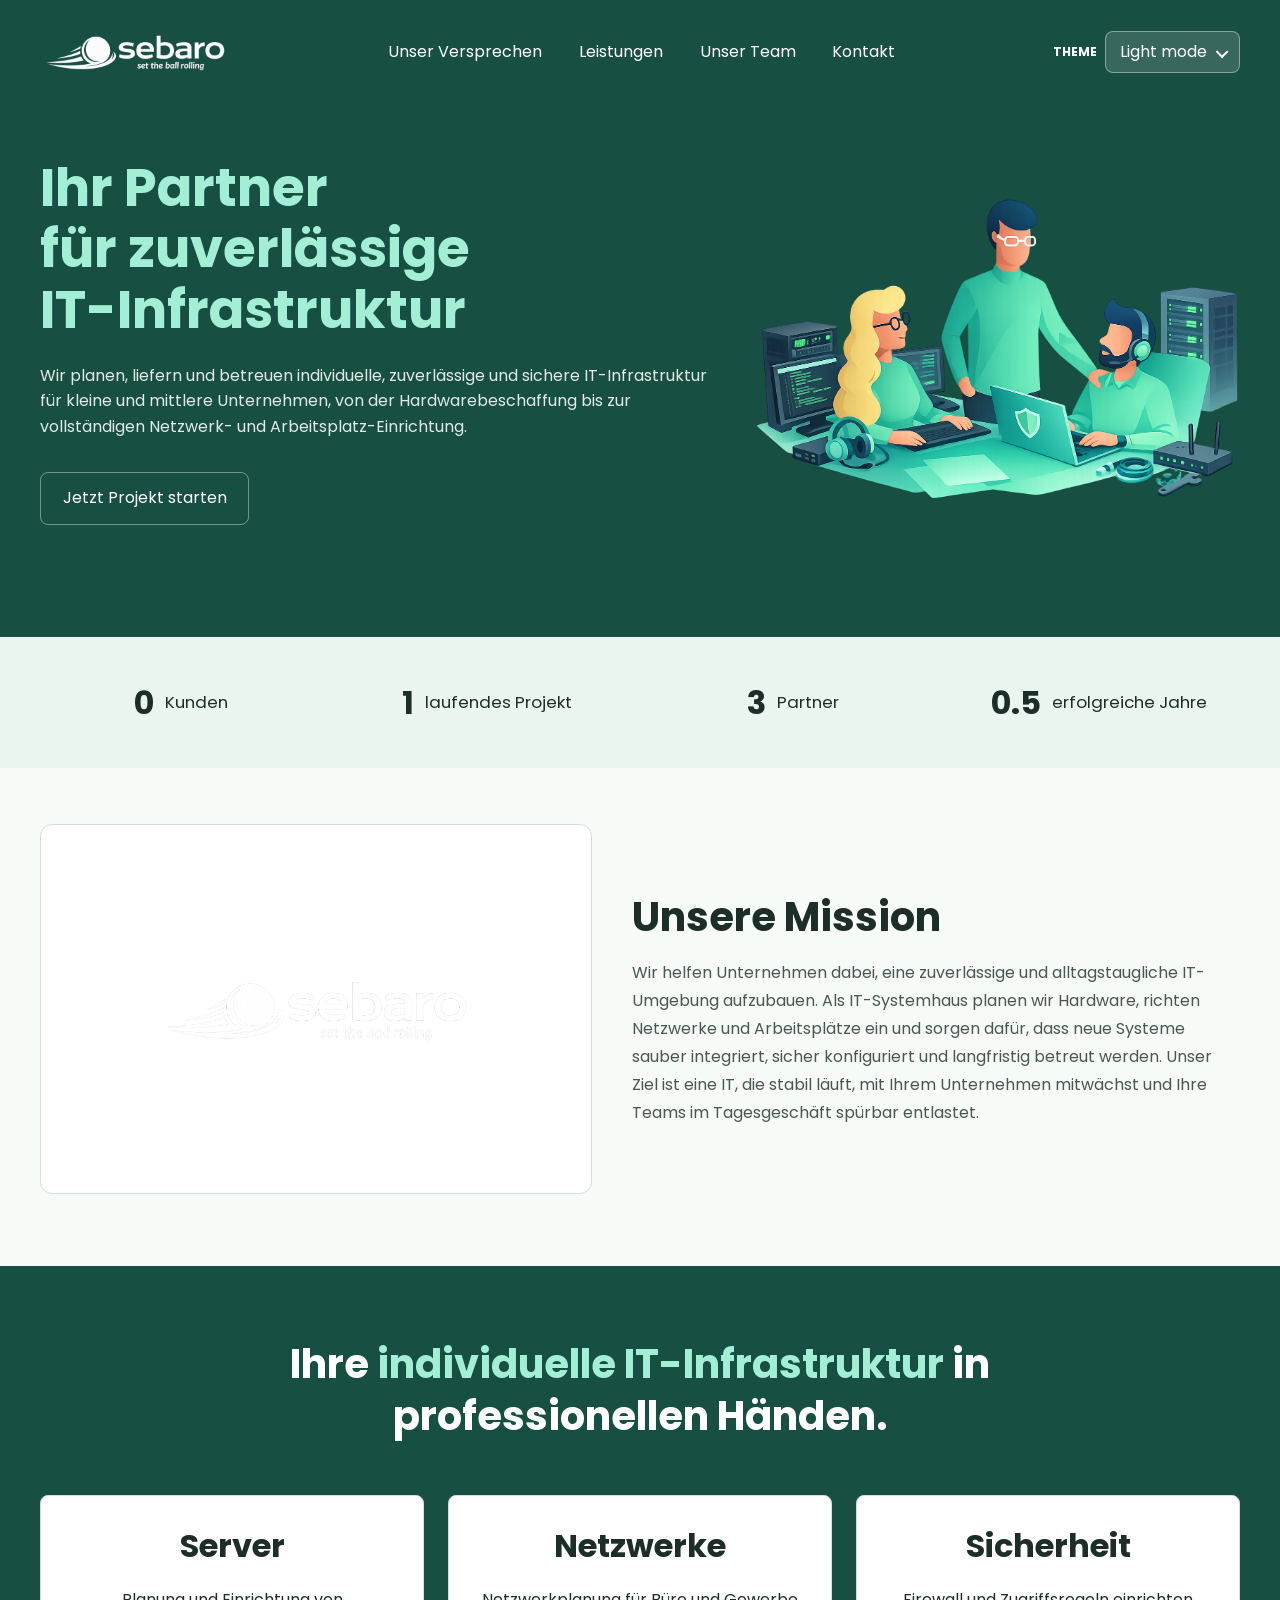
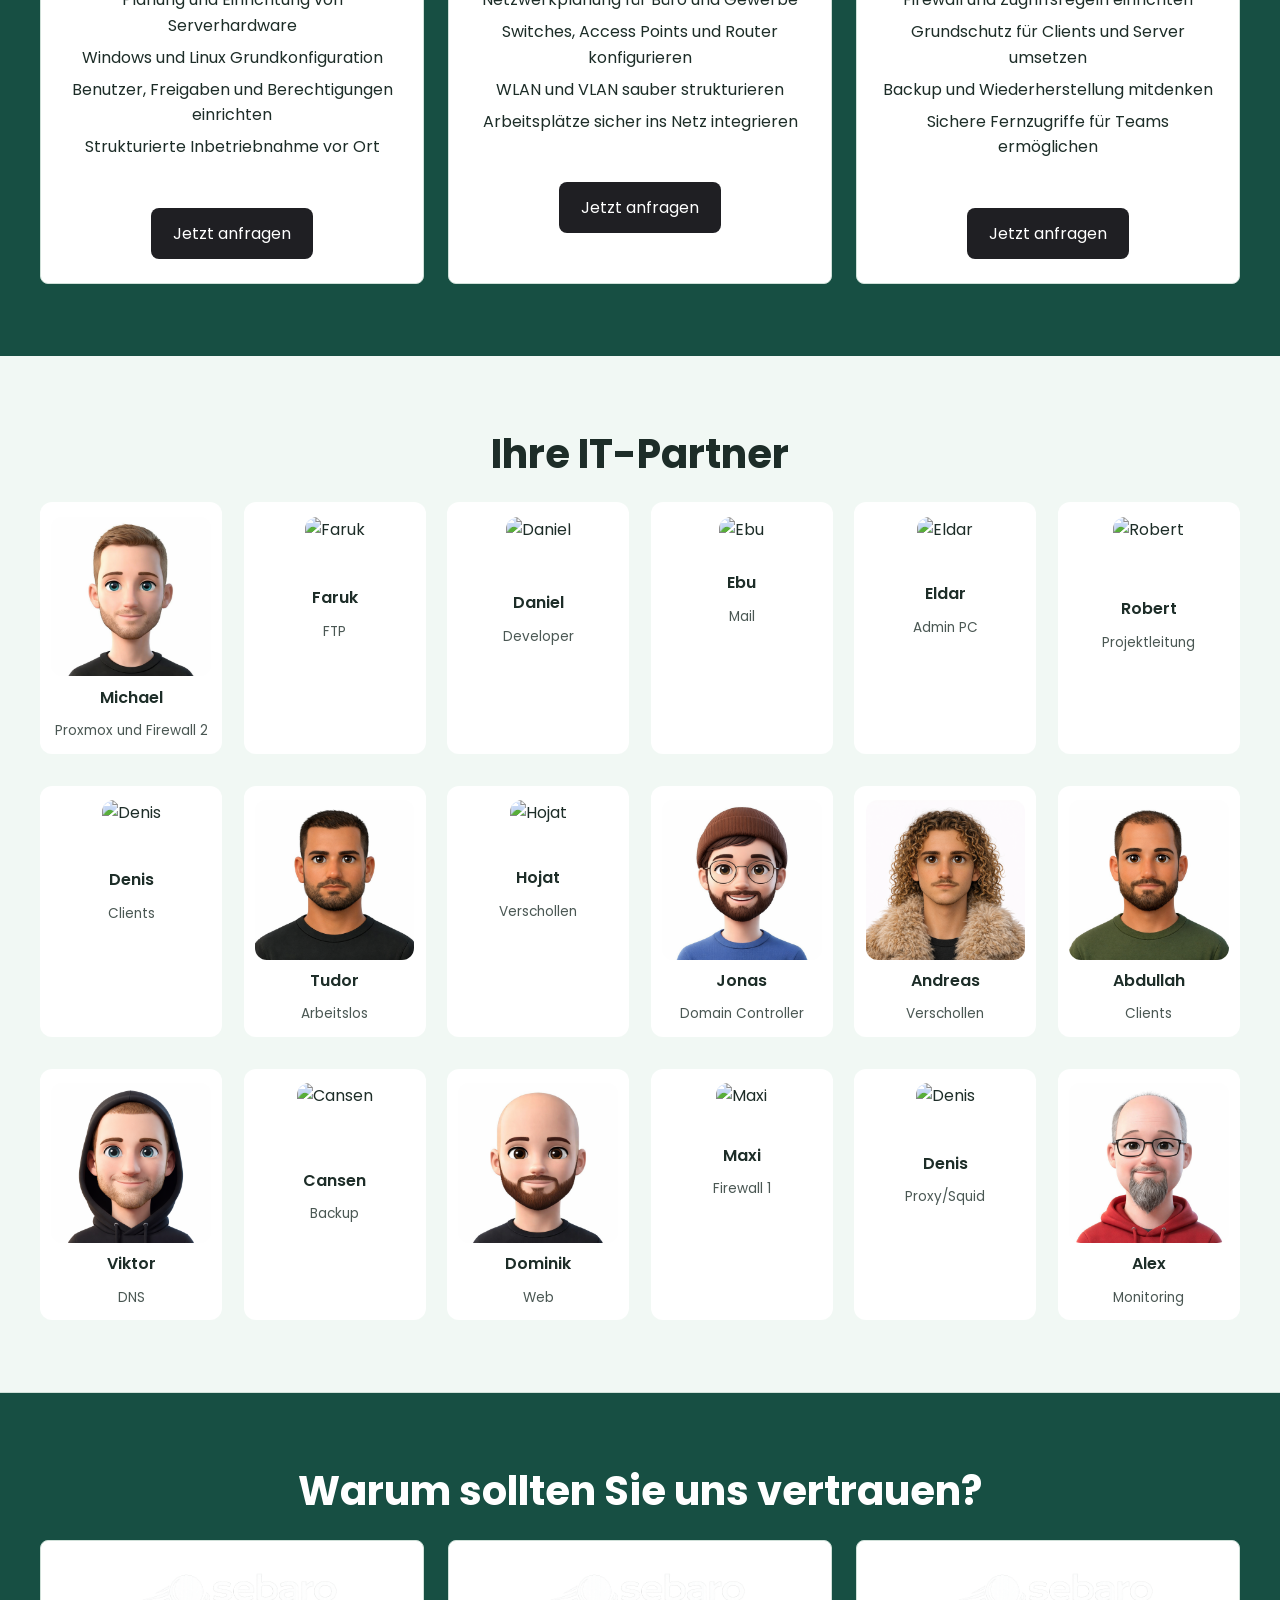
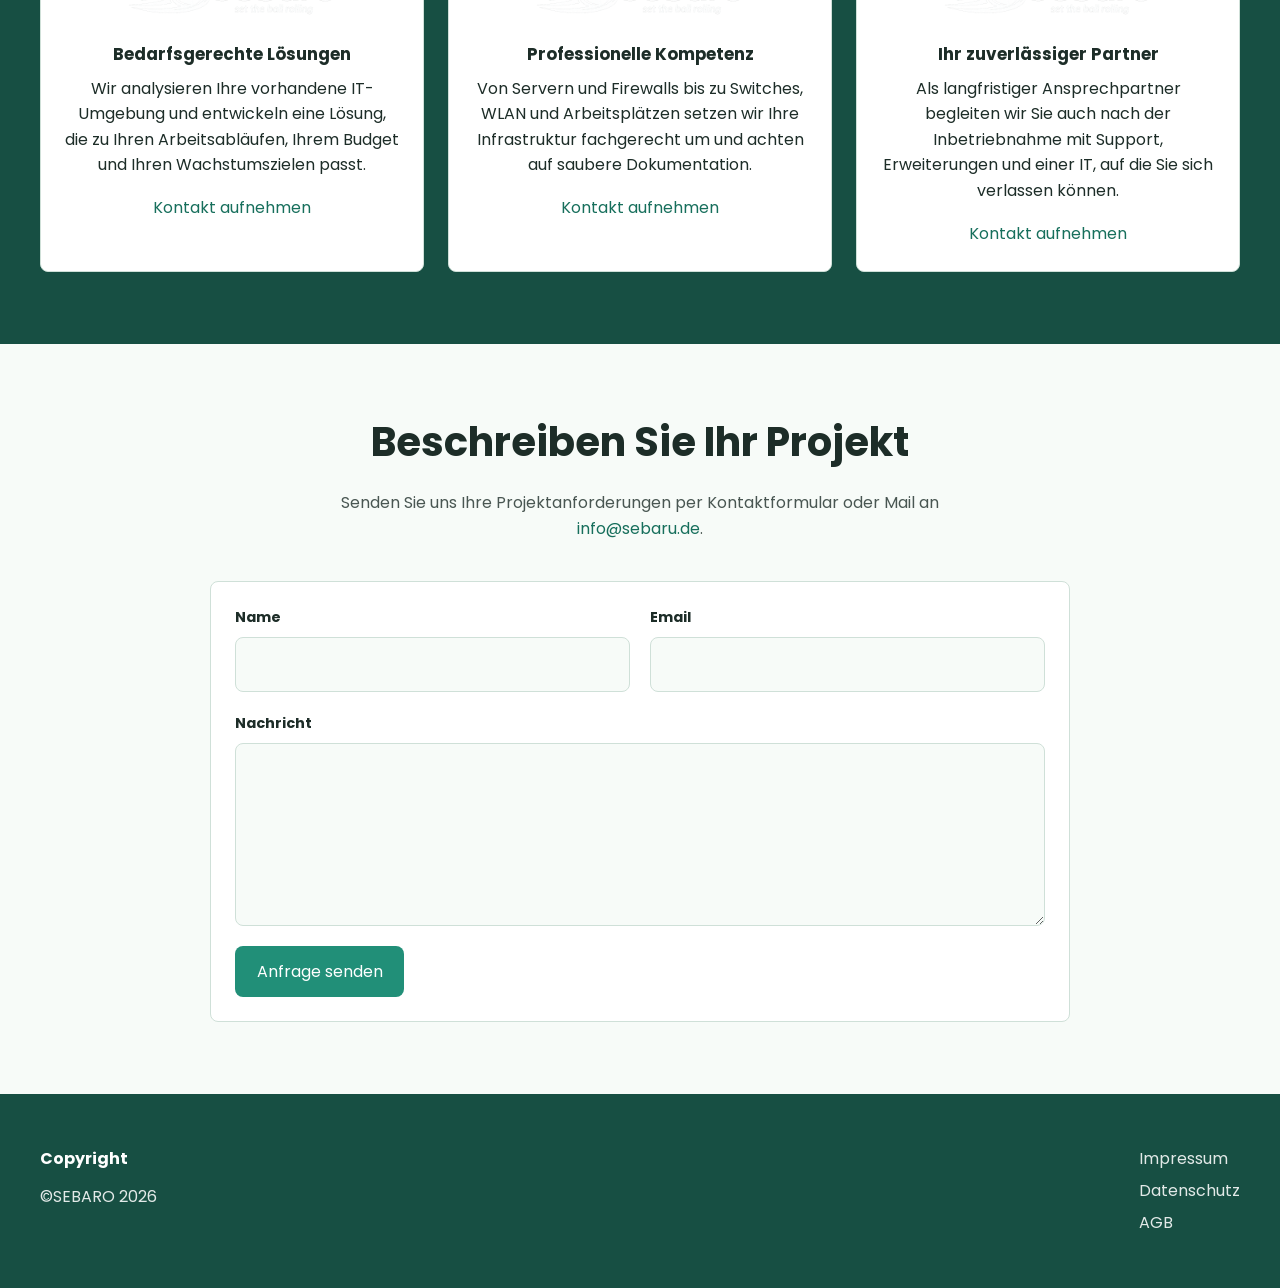
==== index.html @ f2044e44 "Initial commit" ====
<!DOCTYPE html>
<html lang="de">
<head>
    <meta charset="utf-8">
    <meta name="viewport" content="width=device-width, initial-scale=1.0, shrink-to-fit=no">
    <title>Sebaro</title>
    <script>
        (function () {
            var savedTheme = localStorage.getItem('theme-mode') || 'light';
            document.documentElement.setAttribute('data-theme', savedTheme);
        })();
    </script>
    <link href="https://fonts.googleapis.com/css?family=Poppins:200,400,700" rel="stylesheet">
    <link rel="stylesheet" href="style.css">
</head>
<body>
    <section class="hero">
        <div class="container">
            <header class="header-bar">
                <a href="./" aria-label="Sebaro home">
                    <img class="logo-img" src="./images/logo.png" alt="Sebaro Logo">
                </a>
                <nav class="main-nav" aria-label="Main navigation">
                    <a href="#values">Unser Versprechen</a>
                    <a href="#services">Leistungen</a>
                    <a href="#team">Unser Team</a>
                    <a href="#contact">Kontakt</a>
                </nav>
                <div class="theme-switcher" id="theme-switcher">
                    <span class="theme-label" id="theme-menu-label">Theme</span>
                    <div class="theme-menu-wrap">
                        <button id="theme-menu-button" class="theme-menu-button" type="button" aria-haspopup="true" aria-expanded="false" aria-labelledby="theme-menu-label theme-select-value">
                            <span class="theme-select-value" id="theme-select-value">Light mode</span>
                            <span class="theme-menu-caret" aria-hidden="true"></span>
                        </button>
                        <div class="theme-menu" id="theme-menu" role="menu" aria-labelledby="theme-menu-label" hidden>
                            <button class="theme-menu-item" type="button" role="menuitemradio" data-theme-option="light" aria-checked="true">Light mode</button>
                            <button class="theme-menu-item" type="button" role="menuitemradio" data-theme-option="dark" aria-checked="false">Dark mode</button>
                            <button class="theme-menu-item" type="button" role="menuitemradio" data-theme-option="sexy" aria-checked="false">Sexy mode</button>
                        </div>
                    </div>
                </div>
            </header>

            <div class="hero-content">
                <div class="hero-text">
                    <h1>
                        <span class="hero-line">Ihr Partner</span>
                        <span class="hero-line">für zuverlässige</span>
                        <span class="hero-line">IT-Infrastruktur</span>
                    </h1>
                    <p>Wir planen, liefern und betreuen individuelle, zuverlässige und sichere IT-Infrastruktur für kleine und mittlere Unternehmen, von der Hardwarebeschaffung bis zur vollständigen Netzwerk- und Arbeitsplatz-Einrichtung.</p>
                    <a class="primary-button" href="#">Jetzt Projekt starten</a>
                </div>
                <div class="hero-image-wrap">
                    <img class="hero-image" src="./images/hero-img/hero-img-light.png" alt="">
                </div>
            </div>
        </div>
    </section>
    <section class="stats-section">
        <div class="container">
            <div class="stats-grid">
                <div class="stat"><strong>0</strong> Kunden</div>
                <div class="stat"><strong>1</strong> laufendes Projekt</div>
                <div class="stat"><strong>3</strong> Partner</div>
                <div class="stat"><strong>0.5</strong> erfolgreiche Jahre</div>
            </div>
        </div>
    </section>

    <section class="mission-section">
        <div class="container mission-grid">
            <div class="mission-image-wrap">
                <img class="mission-image" src="./images/logo.png" alt="Platzhalter fÃ¼r Mission Bild">
            </div>
            <div class="mission-text">
                <h2 class="section-title">Unsere Mission</h2>
                <p>Wir helfen Unternehmen dabei, eine zuverlässige und alltagstaugliche IT-Umgebung aufzubauen. Als IT-Systemhaus planen wir Hardware, richten Netzwerke und Arbeitsplätze ein und sorgen dafür, dass neue Systeme sauber integriert, sicher konfiguriert und langfristig betreut werden. Unser Ziel ist eine IT, die stabil läuft, mit Ihrem Unternehmen mitwächst und Ihre Teams im Tagesgeschäft spürbar entlastet.</p>
            </div>
        </div>
    </section>
    <section class="how-we-work" id="services">
        <div class="container">
            <div class="content-narrow">
                <h2 class="section-title">
                    Ihre <span class="section-title-accent">individuelle IT-Infrastruktur</span> in professionellen Händen.
                </h2>
            </div>
        </div>
    </section>
    <section class="services-section">
        <div class="container">
            <div class="services-grid">
                <article class="service-box">
                    <div>
                        <p><span class="service-name">Server</span></p>
                        <ul>
                            <li>Planung und Einrichtung von Serverhardware</li>
                            <li>Windows und Linux Grundkonfiguration</li>
                            <li>Benutzer, Freigaben und Berechtigungen einrichten</li>
                            <li>Strukturierte Inbetriebnahme vor Ort</li>
                        </ul>
                    </div>
                    <footer>
                        <button class="card-button" type="button">Jetzt anfragen</button>
                    </footer>
                </article>
                <article class="service-box">
                    <div>
                        <p><span class="service-name">Netzwerke</span></p>
                        <ul>
                            <li>Netzwerkplanung für Büro und Gewerbe</li>
                            <li>Switches, Access Points und Router konfigurieren</li>
                            <li>WLAN und VLAN sauber strukturieren</li>
                            <li>Arbeitsplätze sicher ins Netz integrieren</li>
                        </ul>
                    </div>
                    <footer>
                        <button class="card-button" type="button">Jetzt anfragen</button>
                    </footer>
                </article>
                <article class="service-box">
                    <div>
                        <p><span class="service-name">Sicherheit</span></p>
                        <ul>
                            <li>Firewall und Zugriffsregeln einrichten</li>
                            <li>Grundschutz für Clients und Server umsetzen</li>
                            <li>Backup und Wiederherstellung mitdenken</li>
                            <li>Sichere Fernzugriffe für Teams ermöglichen</li>
                        </ul>
                    </div>
                    <footer>
                        <button class="card-button" type="button">Jetzt anfragen</button>
                    </footer>
                </article>
            </div>
        </div>
    </section>
    <section class="team-section" id="team">
        <div class="container">
            <h2 class="section-title">Ihre IT-Partner</h2>
            <div class="team-grid">
                <article class="team-card">
                    <a href=""><img class="team-photo" src="./images/avatare/avatar-michael.png" alt="Michael"></a>
                    <a href=""><span class="name">Michael</span></a>
                    <span class="title">Proxmox und Firewall 2</span>
                </article>
                <article class="team-card">
                    <a href=""><img class="team-photo" src="./images/avatar-viktor.png" alt="Faruk"></a>
                    <a href=""><span class="name">Faruk</span></a>
                    <span class="title">FTP</span>
                </article>
                <article class="team-card">
                    <a href=""><img class="team-photo" src="./images/avatare/avatar-daniel.png" alt="Daniel"></a>
                    <a href=""><span class="name">Daniel</span></a>
                    <span class="title">Developer</span>
                </article>
                <article class="team-card">
                    <a href=""><img class="team-photo" src="./images/avatare/avatar-ebu.png" alt="Ebu"></a>
                    <a href=""><span class="name">Ebu</span></a>
                    <span class="title">Mail</span>
                </article>
                <article class="team-card">
                    <a href=""><img class="team-photo" src="./images/avatare/avatar/eldar.png" alt="Eldar"></a>
                    <a href=""><span class="name">Eldar</span></a>
                    <span class="title">Admin PC</span>
                </article>
                <article class="team-card">
                    <a href=""><img class="team-photo" src="./images/avatare/avatar-robert.png" alt="Robert"></a>
                    <a href=""><span class="name">Robert</span></a>
                    <span class="title">Projektleitung</span>
                </article>
                <article class="team-card">
                    <a href=""><img class="team-photo" src="./images/avatare/avatar-denis-2.png" alt="Denis"></a>
                    <a href=""><span class="name">Denis</span></a>
                    <span class="title">Clients</span>
                </article>
                <article class="team-card">
                    <a href=""><img class="team-photo" src="./images/avatare/avatar-tudor.png" alt="Tudor"></a>
                    <a href=""><span class="name">Tudor</span></a>
                    <span class="title">Arbeitslos</span>
                </article>
                <article class="team-card">
                    <a href=""><img class="team-photo" src="./images/avatare/avatar-hojat.png" alt="Hojat"></a>
                    <a href=""><span class="name">Hojat</span></a>
                    <span class="title">Verschollen</span>
                </article>
                <article class="team-card">
                    <a href=""><img class="team-photo" src="./images/avatare/avatar-jonas.png" alt="Jonas"></a>
                    <a href=""><span class="name">Jonas</span></a>
                    <span class="title">Domain Controller</span>
                </article>
                <article class="team-card">
                    <a href=""><img class="team-photo" src="./images/avatare/avatar-andreas.png" alt="Andreas"></a>
                    <a href=""><span class="name">Andreas</span></a>
                    <span class="title">Verschollen</span>
                </article>
                <article class="team-card">
                    <a href=""><img class="team-photo" src="./images/avatare/avatar-abdullah.png" alt="Abdullah"></a>
                    <a href=""><span class="name">Abdullah</span></a>
                    <span class="title">Clients</span>
                </article>
                <article class="team-card">
                    <a href=""><img class="team-photo" src="./images/avatare/avatar-viktor.png" alt="Viktor"></a>
                    <a href=""><span class="name">Viktor</span></a>
                    <span class="title">DNS</span>
                </article>
                <article class="team-card">
                    <a href=""><img class="team-photo" src="./images/avatare/avatar-cansen.png" alt="Cansen"></a>
                    <a href=""><span class="name">Cansen</span></a>
                    <span class="title">Backup</span>
                </article>
                <article class="team-card">
                    <a href=""><img class="team-photo" src="./images/avatare/avatar-dominik.png" alt="Dominik"></a>
                    <a href=""><span class="name">Dominik</span></a>
                    <span class="title">Web</span>
                </article>
                <article class="team-card">
                    <a href=""><img class="team-photo" src="./images/avatare/avatar-maxi.png" alt="Maxi"></a>
                    <a href=""><span class="name">Maxi</span></a>
                    <span class="title">Firewall 1</span>
                </article>
                <article class="team-card">
                    <a href=""><img class="team-photo" src="./images/avatare/avatar-maxi.png" alt="Denis"></a>
                    <a href=""><span class="name">Denis</span></a>
                    <span class="title">Proxy/Squid</span>
                </article>
                <article class="team-card">
                    <a href=""><img class="team-photo" src="./images/avatare/avatar-alex.png" alt="Alex"></a>
                    <a href=""><span class="name">Alex</span></a>
                    <span class="title">Monitoring</span>
                </article>
            </div>
        </div>
    </section>

    <section class="values-section" id="values">
        <div class="container">
            <h2 class="section-title">Warum sollten Sie uns vertrauen?</h2>
            <div class="service-grid">
                <article class="promise-card">
                    <img src="./images/logo.png" alt="">
                    <h3>Bedarfsgerechte Lösungen</h3>
                    <p>Wir analysieren Ihre vorhandene IT-Umgebung und entwickeln eine Lösung, die zu Ihren Arbeitsabläufen,
                        Ihrem Budget und Ihren Wachstumszielen passt.</p>
                    <a href="#contact">Kontakt aufnehmen</a>
                </article>
                <article class="promise-card">
                    <img src="./images/logo.png" alt="">
                    <h3>Professionelle Kompetenz</h3>
                    <p>Von Servern und Firewalls bis zu Switches, WLAN und Arbeitsplätzen setzen wir Ihre Infrastruktur
                        fachgerecht um und achten auf saubere Dokumentation.</p>
                    <a href="#contact">Kontakt aufnehmen</a>
                </article>
                <article class="promise-card">
                    <img src="./images/logo.png" alt="">
                    <h3>Ihr zuverlässiger Partner</h3>
                    <p>Als langfristiger Ansprechpartner begleiten wir Sie auch nach der Inbetriebnahme mit Support,
                        Erweiterungen und einer IT, auf die Sie sich verlassen können.</p>
                    <a href="#contact">Kontakt aufnehmen</a>
                </article>
            </div>
        </div>
    </section>
    
    <section class="contact-section" id="contact">
        <div class="container">
            <div class="content-narrow">
                <h2 class="section-title">Beschreiben Sie Ihr Projekt</h2>
                <p class="contact-text">Senden Sie uns Ihre Projektanforderungen per Kontaktformular oder Mail an <a href="mailto:info@sebaru.de">info@sebaru.de</a>.</p>
                <form class="contact-form" action="mailto:info@sebaru.de" method="post" enctype="text/plain">
                    <label class="contact-field">
                        <span>Name</span>
                        <input type="text" name="Name" autocomplete="name" required>
                    </label>
                    <label class="contact-field">
                        <span>Email</span>
                        <input type="email" name="Email" autocomplete="email" required>
                    </label>
                    <label class="contact-field field-full">
                        <span>Nachricht</span>
                        <textarea name="Message" rows="6" required></textarea>
                    </label>
                    <button class="contact-submit" type="submit">Anfrage senden</button>
                </form>
            </div>
        </div>
    </section>
    <footer class="site-footer">
        <div class="container footer-grid">
            <div class="footer-column">
                <h4>Copyright</h4>
                <ul class="footer-nav">
                    <li><a href="#">©SEBARO 2026</a></li>
                </ul>
            </div>
            <div class="footer-column">
                <ul class="footer-nav">
                    <li><a href="#">Impressum</a></li>
                    <li><a href="#">Datenschutz</a></li>
                    <li><a href="#">AGB</a></li>
                </ul>
            </div>
        </div>
    </footer>

    <script src="scripts.js"></script>
</body>
</html>
---- style.css ----
/* ===== Theme Colors ===== */
:root[data-theme='light'] {
    --page-bg: #f7fbf8;
    --text-color: #1d2d28;
    --muted-text: rgba(29, 45, 40, 0.8);
    --section-muted-bg: #eaf5f0;
    --section-alt-bg: #f1f8f4;
    --surface-bg: #ffffff;
    --surface-border: #cfe0d8;
    --hero-bg: #174f43;
    --hero-text: #ffffff;
    --hero-accent: #a2efd5;
    --link-color: #176f5c;
    --link-hover: #115646;
    --primary-button-bg: #218f78;
    --primary-button-hover: #1a7663;
    --primary-button-text: #ffffff;
    --price-button-bg: #1f1f23;
    --price-button-hover: #111317;
    --price-button-text: #ffffff;
    --divider-color: #cfe0d8;
    --select-bg: rgba(255, 255, 255, 0.14);
    --select-border: rgba(255, 255, 255, 0.4);
    --select-text: #ffffff;
}

/* ===== Dark Theme ===== */
:root[data-theme='dark'] {
    --page-bg: #11151d;
    --text-color: #e5edf6;
    --muted-text: rgba(229, 237, 246, 0.82);
    --section-muted-bg: #161c26;
    --section-alt-bg: #1a2230;
    --surface-bg: #1a2230;
    --surface-border: #314053;
    --hero-bg: #060912;
    --hero-text: #f7fbff;
    --hero-accent: #58e6c1;
    --link-color: #58e6c1;
    --link-hover: #7ef0d2;
    --primary-button-bg: #3bc7a4;
    --primary-button-hover: #2faf8f;
    --primary-button-text: #08110f;
    --price-button-bg: #58e6c1;
    --price-button-hover: #73edd0;
    --price-button-text: #0d1624;
    --divider-color: #2c384a;
    --select-bg: rgba(17, 21, 29, 0.75);
    --select-border: rgba(229, 237, 246, 0.2);
    --select-text: #f7fbff;
}

/* ===== Sexy Theme ===== */
:root[data-theme='sexy'] {
    --page-bg: #fff4fb;
    --text-color: #4d1f3f;
    --muted-text: rgba(77, 31, 63, 0.8);
    --section-muted-bg: #ffe4f2;
    --section-alt-bg: #ffd5ea;
    --surface-bg: #fff8fc;
    --surface-border: #f0bfd8;
    --hero-bg: #7b0f4c;
    --hero-text: #fff6fb;
    --hero-accent: #ffd1ec;
    --link-color: #c21872;
    --link-hover: #a0145d;
    --primary-button-bg: #ff5ea8;
    --primary-button-hover: #f04797;
    --primary-button-text: #fff7fb;
    --price-button-bg: #c21872;
    --price-button-hover: #a91460;
    --price-button-text: #fff7fb;
    --divider-color: #f1bfd8;
    --select-bg: rgba(255, 255, 255, 0.2);
    --select-border: rgba(255, 246, 251, 0.55);
    --select-text: #fff6fb;
}

/* ===== Base Styles ===== */
*,
*::before,
*::after {
    box-sizing: border-box;
}

body {
    margin: 0;
    background: var(--page-bg);
    color: var(--text-color);
    font-family: 'Poppins', sans-serif;
    line-height: 1.6;
}

img {
    display: block;
    max-width: 100%;
}

a {
    color: inherit;
    text-decoration: none;
}

a:hover {
    color: var(--link-hover);
}

button,
input,
textarea {
    font: inherit;
}

.container {
    width: min(1200px, calc(100% - 2.5rem));
    margin: 0 auto;
}

/* ===== Shared Sections ===== */
.stats-section,
.values-section,
.team-section,
.contact-section {
    text-align: center;
}

.hero,
.how-we-work,
.services-section,
.site-footer {
    background: var(--hero-bg);
    color: var(--hero-text);
}

/* ===== Header ===== */
.hero {
    padding: 0 0 7rem;
}

.header-bar {
    display: grid;
    grid-template-columns: auto 1fr auto;
    gap: 1.25rem;
    align-items: center;
    padding: 1.75rem 0 1.15rem;
}

.logo-img {
    height: 48px;
}

.main-nav {
    display: flex;
    justify-content: center;
    flex-wrap: wrap;
    gap: 0.5rem;
}

.main-nav a {
    padding: 0.45rem 0.9rem;
    color: var(--hero-text);
}

.main-nav a:hover,
.main-nav a:focus {
    color: var(--hero-text);
}

.theme-switcher {
    display: inline-flex;
    align-items: center;
    gap: 0.5rem;
    justify-self: end;
}

.theme-label {
    color: var(--hero-text);
    font-size: 0.75rem;
    font-weight: 700;
    text-transform: uppercase;
}

.theme-menu-wrap {
    position: relative;
}

.theme-menu-button {
    display: inline-flex;
    align-items: center;
    gap: 0.6rem;
    padding: 0.45rem 0.85rem;
    border: 1px solid var(--select-border);
    border-radius: 0.5rem;
    background: var(--select-bg);
    color: var(--select-text);
    cursor: pointer;
}

.theme-menu-caret {
    width: 0.55rem;
    height: 0.55rem;
    border-right: 2px solid currentColor;
    border-bottom: 2px solid currentColor;
    transform: rotate(45deg) translateY(-1px);
}

.theme-switcher.is-open .theme-menu-caret {
    transform: rotate(-135deg) translateY(-1px);
}

.theme-menu {
    position: absolute;
    top: calc(100% + 0.35rem);
    left: 0;
    min-width: 100%;
    padding: 0.35rem;
    border: 1px solid var(--select-border);
    border-radius: 0.5rem;
    background: var(--surface-bg);
}

.theme-menu-item {
    width: 100%;
    padding: 0.6rem 0.75rem;
    border: 0;
    border-radius: 0.35rem;
    background: transparent;
    color: var(--text-color);
    text-align: left;
    cursor: pointer;
}

.theme-menu-item + .theme-menu-item,
.service-box li + li,
.footer-nav li + li {
    margin-top: 0.4rem;
}

.theme-menu-item:hover,
.theme-menu-item.is-active {
    background: var(--primary-button-bg);
    color: var(--primary-button-text);
}

/* ===== Hero ===== */
.hero-content,
.stats-grid,
.service-grid,
.services-grid,
.team-grid,
.contact-form,
.footer-grid {
    display: grid;
    gap: 1.5rem;
}

.hero-content {
    grid-template-columns: minmax(0, 7fr) minmax(280px, 5fr);
    align-items: center;
    gap: 2.25rem;
    padding-top: 4rem;
}

.hero-text h1 {
    margin: 0 0 1.4rem;
    font-size: 3.3rem;
    line-height: 1.15;
}

.hero-line {
    display: block;
    color: var(--hero-accent);
}

.section-title-accent {
    color: var(--hero-accent);
}

.hero-text p,
.contact-text,
.team-card .title {
    color: var(--muted-text);
}

.hero-text p {
    max-width: 42rem;
    margin: 0 0 2rem;
    color: rgba(255, 255, 255, 0.88);
    font-size: 1rem;
}

.primary-button,
.card-button,
.contact-submit {
    display: inline-flex;
    align-items: center;
    justify-content: center;
    padding: 0.8rem 1.35rem;
    border-radius: 0.5rem;
    cursor: pointer;
}

.primary-button {
    border: 1px solid var(--select-border);
    background: transparent;
    color: var(--hero-text);
}

.card-button {
    border: 0;
    background: var(--price-button-bg);
    color: var(--price-button-text);
}

.contact-submit {
    justify-self: start;
    border: 0;
    background: var(--primary-button-bg);
    color: var(--primary-button-text);
}

.primary-button:hover {
    background: rgba(255, 255, 255, 0.12);
    color: var(--hero-text);
}

.card-button:hover {
    background: var(--price-button-hover);
    color: var(--price-button-text);
}

.contact-submit:hover {
    background: var(--primary-button-hover);
    color: var(--primary-button-text);
}

.hero-image {
    width: 100%;
    aspect-ratio: 1375 / 885;
    object-fit: contain;
    margin-top: 1rem;
}

/* ===== Stats ===== */
.stats-section {
    padding: 2.5rem 0;
    background: var(--section-muted-bg);
}

.stats-grid {
    grid-template-columns: repeat(4, minmax(0, 1fr));
    align-items: center;
}

.stat {
    display: flex;
    align-items: center;
    justify-content: center;
    gap: 0.65rem;
    font-size: 1.05rem;
}

.stat strong,
.service-name {
    font-size: 2rem;
    font-weight: 700;
}

/* ===== Values Section ===== */
.values-section,
.team-section,
.contact-section {
    padding: 4.5rem 0;
}

.values-section {
    background: var(--hero-bg);
    border-top: 0;
    color: var(--hero-text);
}

.values-section .section-title {
    color: var(--hero-text);
}

.service-grid,
.services-grid {
    grid-template-columns: repeat(3, minmax(0, 1fr));
}

.promise-card,
.service-box,
.contact-form {
    border: 1px solid var(--surface-border);
    border-radius: 0.5rem;
    background: var(--surface-bg);
    color: var(--text-color);
}

.promise-card,
.contact-form {
    padding: 1.5rem;
}

.service-box {
    text-align: center;
}

.promise-card img {
    max-height: 56px;
    margin: 0 auto 1.25rem;
}

.promise-card h3,
.team-card .name {
    margin: 0 0 0.5rem;
}

.promise-card h3 {
    font-size: 1.05rem;
}

.promise-card p {
    margin: 0 0 1.1rem;
}

.promise-card a,
.contact-text a {
    color: var(--link-color);
}

/* ===== Mission ===== */
.mission-section {
    padding: 3.5rem 0 4.5rem;
}

.mission-grid {
    display: grid;
    grid-template-columns: minmax(260px, 1fr) minmax(0, 1.1fr);
    gap: 2.5rem;
    align-items: center;
}

.mission-image-wrap {
    padding: 1.5rem;
    border: 1px solid var(--surface-border);
    border-radius: 0.75rem;
    background: var(--surface-bg);
}

.mission-image {
    width: 100%;
    max-width: 320px;
    margin: 0 auto;
    aspect-ratio: 1 / 1;
    object-fit: contain;
}

.mission-text {
    text-align: left;
}

.mission-text .section-title {
    margin-bottom: 1rem;
}

.mission-text p {
    margin: 0;
    color: var(--muted-text);
    line-height: 1.75;
}

/* ===== Service Intro ===== */
.how-we-work {
    text-align: center;
    padding: 4.5rem 0 1.9rem;
}

.content-narrow {
    width: min(100%, 860px);
    margin: 0 auto;
}

.section-title {
    margin: 0 0 1.4rem;
    font-size: 2.5rem;
    line-height: 1.3;
}

/* ===== Services ===== */
.services-section {
    padding: 0 0 4.5rem;
}

.service-box > div,
.service-box > footer {
    padding: 1.5rem;
}

.service-box p {
    margin: 0 0 1rem;
}

.service-box ul,
.footer-nav {
    margin: 0;
    padding: 0;
    list-style: none;
}

/* ===== Team ===== */
.team-section {
    background: var(--section-alt-bg);
    border-bottom: 1px solid var(--divider-color);
}

.team-grid {
    grid-template-columns: repeat(6, minmax(0, 1fr));
    gap: 2rem 1.35rem;
}

.team-card {
    display: flex;
    flex-direction: column;
    align-items: center;
    gap: 0.25rem;
    padding: 0.9rem 0.7rem 0.8rem;
    background: var(--surface-bg);
    border-radius: 0.75rem;
}

.team-photo {
    width: 100%;
    max-width: 170px;
    aspect-ratio: 1 / 1;
    border-radius: 0.75rem;
    object-fit: cover;
}

.team-card .name {
    display: block;
    margin-top: 0.45rem;
    color: var(--text-color);
    font-size: 1rem;
    font-weight: 600;
    line-height: 1.3;
}

.team-card .title {
    display: block;
    max-width: 13rem;
    margin: 0.05rem 0 0;
    color: var(--muted-text);
    font-size: 0.85rem;
    line-height: 1.45;
}

:root[data-theme='dark'] .team-card {
    background: #202938;
}

:root[data-theme='dark'] .team-card .name {
    color: var(--text-color);
}

:root[data-theme='dark'] .team-card .title {
    color: rgba(229, 237, 246, 0.72);
}

/* ===== Contact ===== */
.contact-text {
    width: min(100%, 620px);
    margin: 0 auto 2.5rem;
}

.contact-form {
    grid-template-columns: repeat(2, minmax(0, 1fr));
    gap: 1.25rem;
    text-align: left;
}

.contact-field {
    display: flex;
    flex-direction: column;
    gap: 0.5rem;
}

.contact-field span {
    font-size: 0.9rem;
    font-weight: 700;
}

.contact-field input,
.contact-field textarea {
    width: 100%;
    padding: 0.85rem 1rem;
    border: 1px solid var(--surface-border);
    border-radius: 0.5rem;
    background: var(--page-bg);
    color: var(--text-color);
}

.contact-field textarea {
    min-height: 160px;
    resize: vertical;
}

.field-full {
    grid-column: 1 / -1;
}

/* ===== Footer ===== */
.site-footer {
    padding: 3.25rem 0;
}

.footer-grid {
    grid-template-columns: repeat(2, minmax(0, max-content));
    justify-content: space-between;
}

.footer-column h4 {
    margin: 0 0 0.75rem;
}

.footer-nav a {
    color: rgba(255, 255, 255, 0.88);
}

/* ===== Tablet ===== */
@media (max-width: 960px) {
    .header-bar,
    .hero-content {
        grid-template-columns: 1fr;
        justify-items: center;
        text-align: center;
    }

    .theme-switcher {
        justify-self: center;
    }

    .hero-image-wrap {
        display: none;
    }

    .stats-grid,
    .service-grid,
    .services-grid,
    .mission-grid,
    .footer-grid {
        grid-template-columns: repeat(2, minmax(0, 1fr));
    }

    .team-grid {
        grid-template-columns: repeat(3, minmax(0, 1fr));
    }
}

/* ===== Mobile ===== */
@media (max-width: 600px) {
    .main-nav,
    .theme-switcher {
        display: none;
    }

    .header-bar {
        display: block;
    }

    .hero-text h1,
    .section-title {
        font-size: 2.1rem;
    }

    .stats-grid,
    .service-grid,
    .services-grid,
    .mission-grid,
    .team-grid,
    .contact-form,
    .footer-grid {
        grid-template-columns: 1fr;
    }

    .mission-text {
        text-align: center;
    }

    .mission-section {
        padding: 2.75rem 0;
    }

    .values-section,
    .team-section,
    .contact-section {
        padding: 2.75rem 0;
    }
}
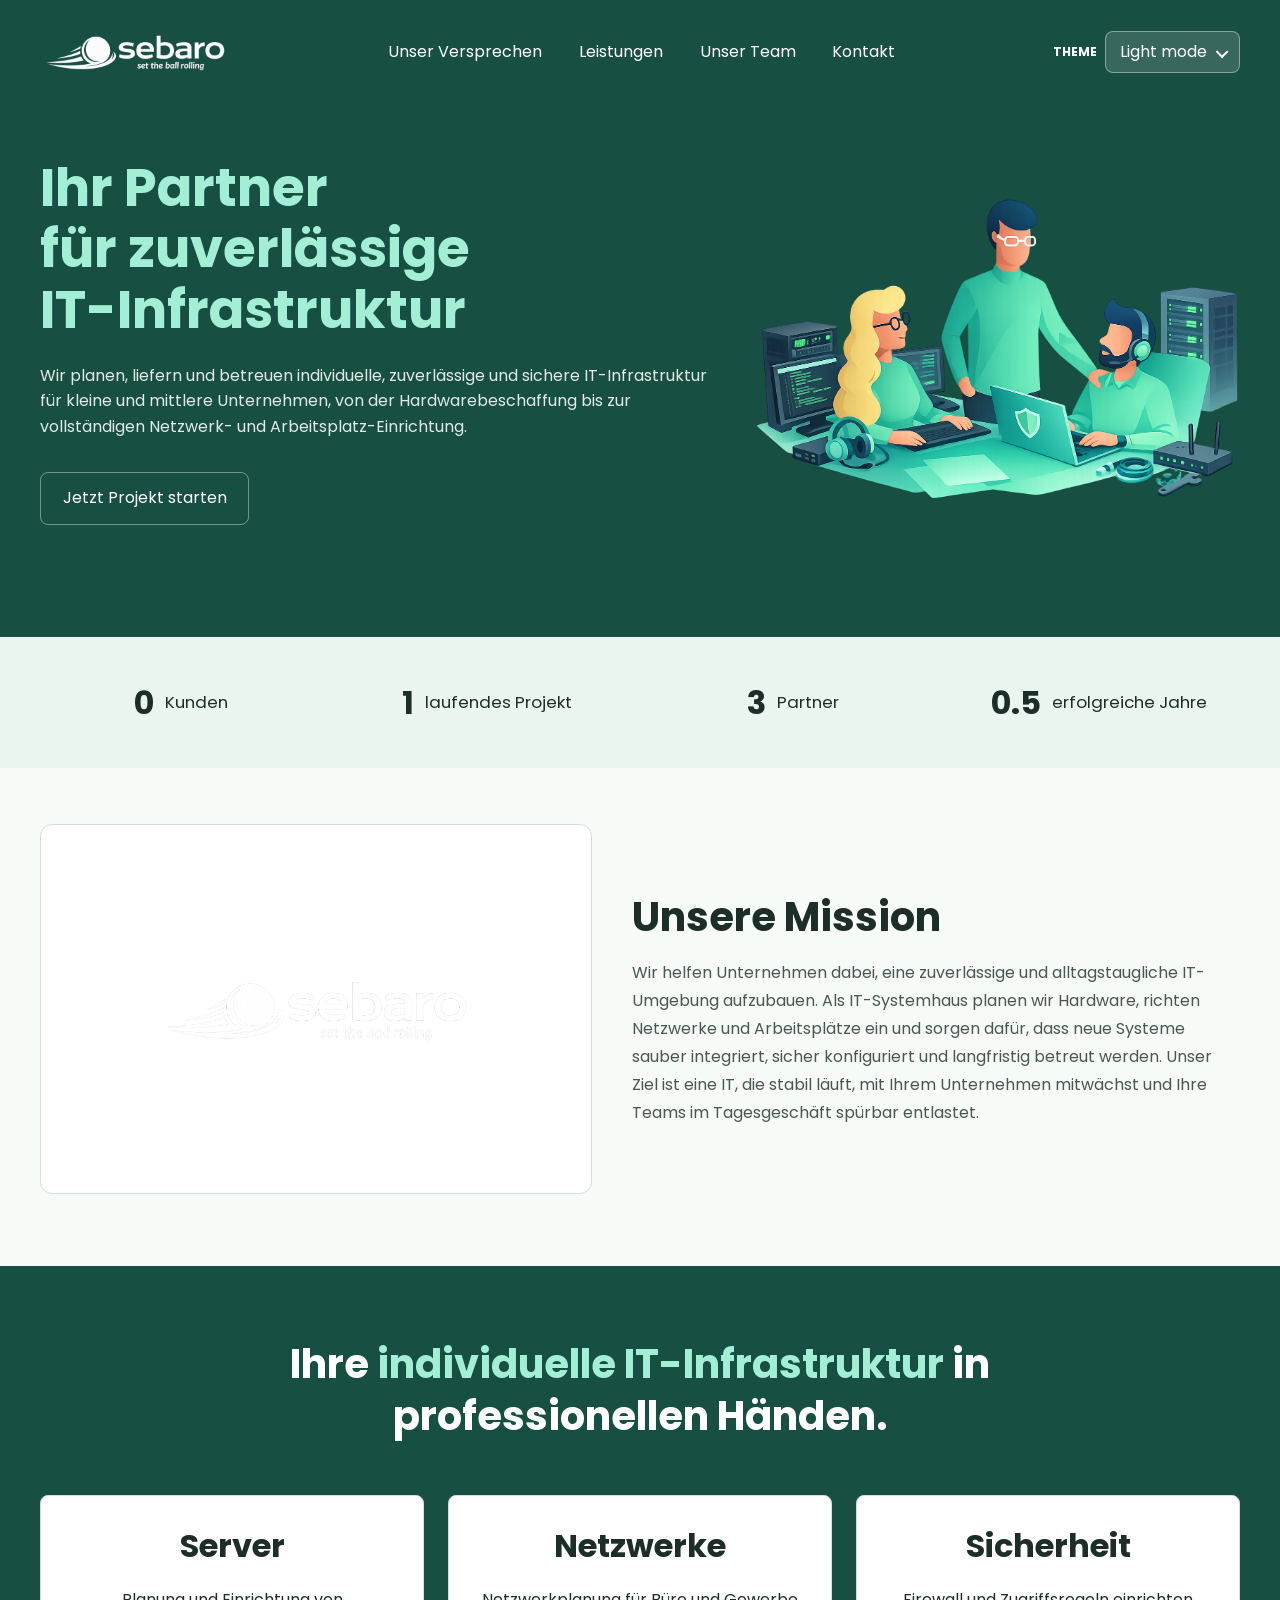
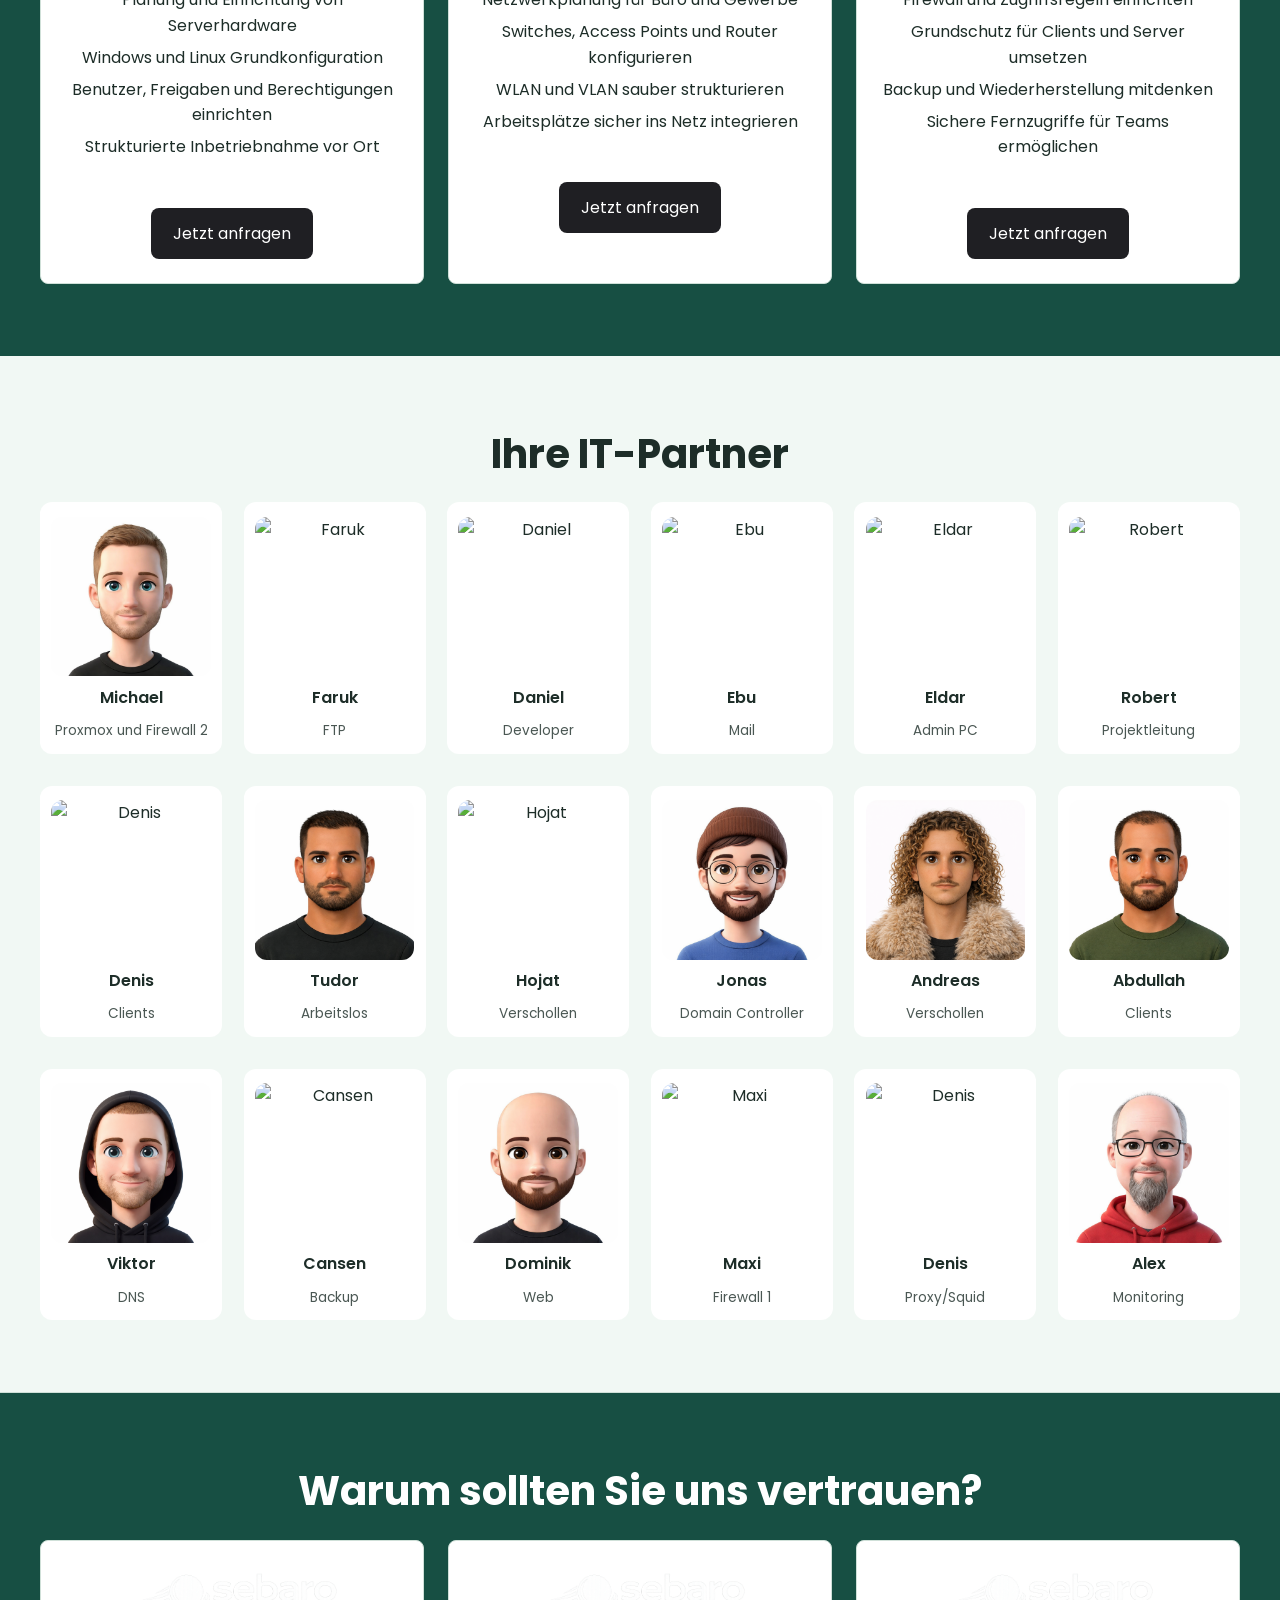
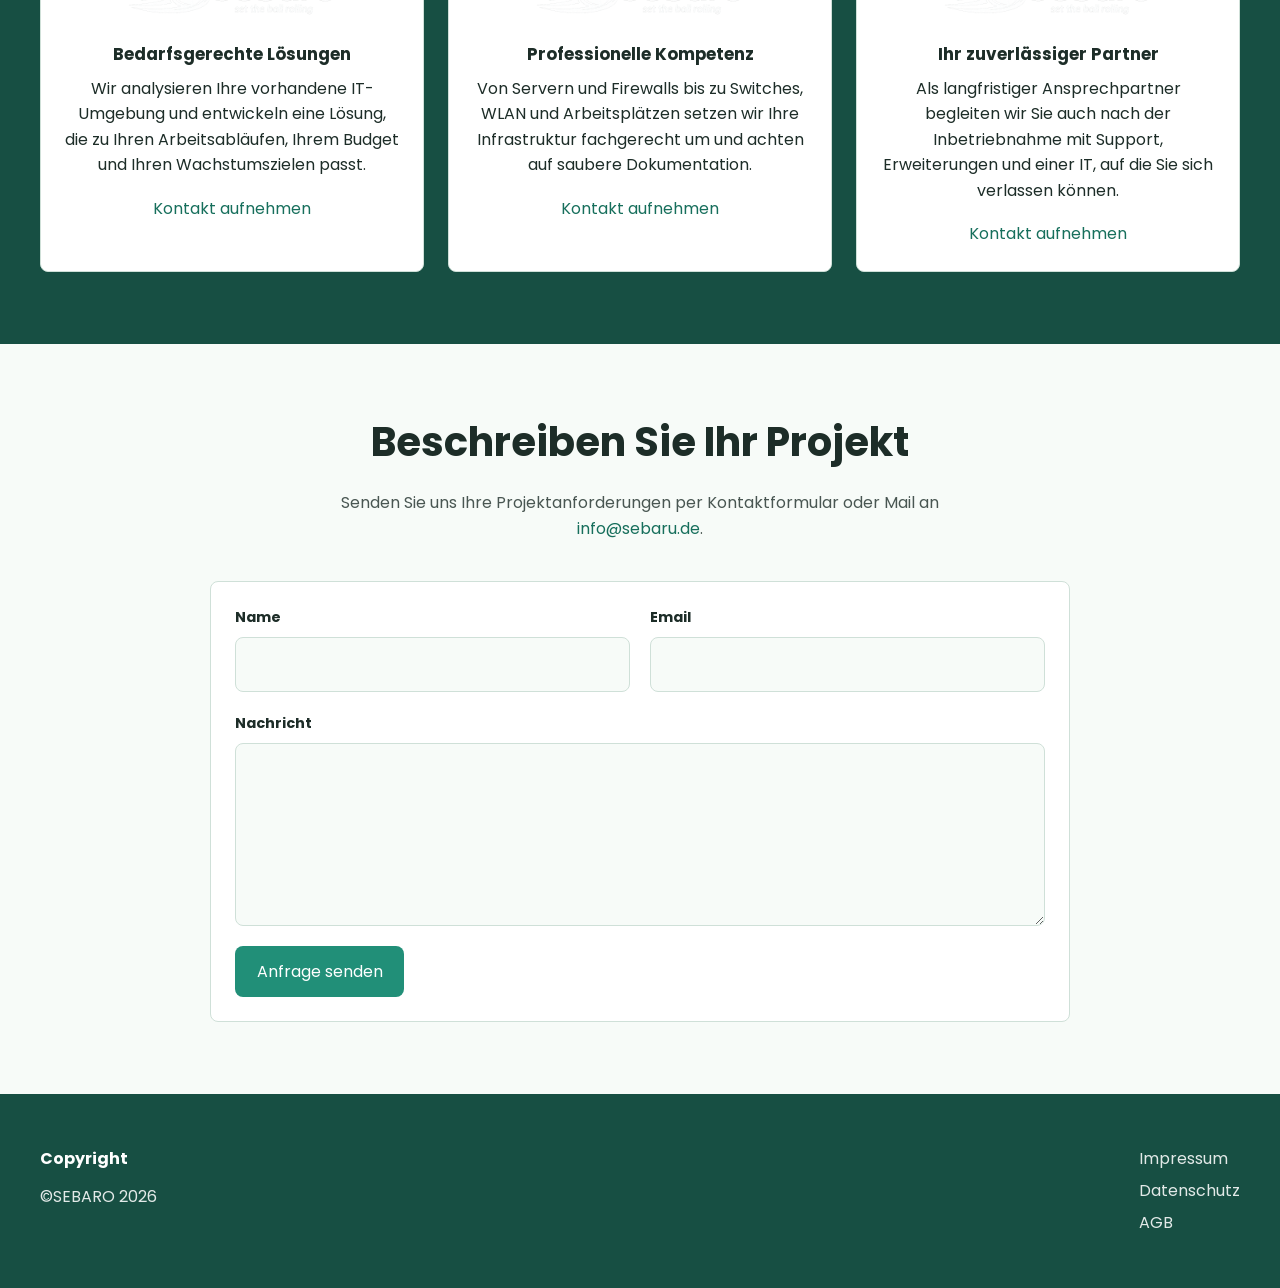
==== commit 0099c3d2: "remove team card links and replace with non link elements" ====
--- a/index.html
+++ b/index.html
@@ -142,93 +142,93 @@
             <h2 class="section-title">Ihre IT-Partner</h2>
             <div class="team-grid">
                 <article class="team-card">
-                    <a href=""><img class="team-photo" src="./images/avatare/avatar-michael.png" alt="Michael"></a>
-                    <a href=""><span class="name">Michael</span></a>
+                    <img class="team-photo" src="./images/avatare/avatar-michael.png" alt="Michael">
+                    <span class="name">Michael</span>
                     <span class="title">Proxmox und Firewall 2</span>
                 </article>
                 <article class="team-card">
-                    <a href=""><img class="team-photo" src="./images/avatar-viktor.png" alt="Faruk"></a>
-                    <a href=""><span class="name">Faruk</span></a>
+                    <img class="team-photo" src="./images/avatar-viktor.png" alt="Faruk">
+                    <span class="name">Faruk</span>
                     <span class="title">FTP</span>
                 </article>
                 <article class="team-card">
-                    <a href=""><img class="team-photo" src="./images/avatare/avatar-daniel.png" alt="Daniel"></a>
-                    <a href=""><span class="name">Daniel</span></a>
+                    <img class="team-photo" src="./images/avatare/avatar-daniel.png" alt="Daniel">
+                    <span class="name">Daniel</span>
                     <span class="title">Developer</span>
                 </article>
                 <article class="team-card">
-                    <a href=""><img class="team-photo" src="./images/avatare/avatar-ebu.png" alt="Ebu"></a>
-                    <a href=""><span class="name">Ebu</span></a>
+                    <img class="team-photo" src="./images/avatare/avatar-ebu.png" alt="Ebu">
+                    <span class="name">Ebu</span>
                     <span class="title">Mail</span>
                 </article>
                 <article class="team-card">
-                    <a href=""><img class="team-photo" src="./images/avatare/avatar/eldar.png" alt="Eldar"></a>
-                    <a href=""><span class="name">Eldar</span></a>
+                    <img class="team-photo" src="./images/avatare/avatar/eldar.png" alt="Eldar">
+                    <span class="name">Eldar</span>
                     <span class="title">Admin PC</span>
                 </article>
                 <article class="team-card">
-                    <a href=""><img class="team-photo" src="./images/avatare/avatar-robert.png" alt="Robert"></a>
-                    <a href=""><span class="name">Robert</span></a>
+                    <img class="team-photo" src="./images/avatare/avatar-robert.png" alt="Robert">
+                    <span class="name">Robert</span>
                     <span class="title">Projektleitung</span>
                 </article>
                 <article class="team-card">
-                    <a href=""><img class="team-photo" src="./images/avatare/avatar-denis-2.png" alt="Denis"></a>
-                    <a href=""><span class="name">Denis</span></a>
+                    <img class="team-photo" src="./images/avatare/avatar-denis-2.png" alt="Denis">
+                    <span class="name">Denis</span>
                     <span class="title">Clients</span>
                 </article>
                 <article class="team-card">
-                    <a href=""><img class="team-photo" src="./images/avatare/avatar-tudor.png" alt="Tudor"></a>
-                    <a href=""><span class="name">Tudor</span></a>
+                    <img class="team-photo" src="./images/avatare/avatar-tudor.png" alt="Tudor">
+                    <span class="name">Tudor</span>
                     <span class="title">Arbeitslos</span>
                 </article>
                 <article class="team-card">
-                    <a href=""><img class="team-photo" src="./images/avatare/avatar-hojat.png" alt="Hojat"></a>
-                    <a href=""><span class="name">Hojat</span></a>
+                    <img class="team-photo" src="./images/avatare/avatar-hojat.png" alt="Hojat">
+                    <span class="name">Hojat</span>
                     <span class="title">Verschollen</span>
                 </article>
                 <article class="team-card">
-                    <a href=""><img class="team-photo" src="./images/avatare/avatar-jonas.png" alt="Jonas"></a>
-                    <a href=""><span class="name">Jonas</span></a>
+                    <img class="team-photo" src="./images/avatare/avatar-jonas.png" alt="Jonas">
+                    <span class="name">Jonas</span>
                     <span class="title">Domain Controller</span>
                 </article>
                 <article class="team-card">
-                    <a href=""><img class="team-photo" src="./images/avatare/avatar-andreas.png" alt="Andreas"></a>
-                    <a href=""><span class="name">Andreas</span></a>
+                    <img class="team-photo" src="./images/avatare/avatar-andreas.png" alt="Andreas">
+                    <span class="name">Andreas</span>
                     <span class="title">Verschollen</span>
                 </article>
                 <article class="team-card">
-                    <a href=""><img class="team-photo" src="./images/avatare/avatar-abdullah.png" alt="Abdullah"></a>
-                    <a href=""><span class="name">Abdullah</span></a>
+                    <img class="team-photo" src="./images/avatare/avatar-abdullah.png" alt="Abdullah">
+                    <span class="name">Abdullah</span>
                     <span class="title">Clients</span>
                 </article>
                 <article class="team-card">
-                    <a href=""><img class="team-photo" src="./images/avatare/avatar-viktor.png" alt="Viktor"></a>
-                    <a href=""><span class="name">Viktor</span></a>
+                    <img class="team-photo" src="./images/avatare/avatar-viktor.png" alt="Viktor">
+                    <span class="name">Viktor</span>
                     <span class="title">DNS</span>
                 </article>
                 <article class="team-card">
-                    <a href=""><img class="team-photo" src="./images/avatare/avatar-cansen.png" alt="Cansen"></a>
-                    <a href=""><span class="name">Cansen</span></a>
+                    <img class="team-photo" src="./images/avatare/avatar-cansen.png" alt="Cansen">
+                    <span class="name">Cansen</span>
                     <span class="title">Backup</span>
                 </article>
                 <article class="team-card">
-                    <a href=""><img class="team-photo" src="./images/avatare/avatar-dominik.png" alt="Dominik"></a>
-                    <a href=""><span class="name">Dominik</span></a>
+                    <img class="team-photo" src="./images/avatare/avatar-dominik.png" alt="Dominik">
+                    <span class="name">Dominik</span>
                     <span class="title">Web</span>
                 </article>
                 <article class="team-card">
-                    <a href=""><img class="team-photo" src="./images/avatare/avatar-maxi.png" alt="Maxi"></a>
-                    <a href=""><span class="name">Maxi</span></a>
+                    <img class="team-photo" src="./images/avatare/avatar-maxi.png" alt="Maxi">
+                    <span class="name">Maxi</span>
                     <span class="title">Firewall 1</span>
                 </article>
                 <article class="team-card">
-                    <a href=""><img class="team-photo" src="./images/avatare/avatar-maxi.png" alt="Denis"></a>
-                    <a href=""><span class="name">Denis</span></a>
+                    <img class="team-photo" src="./images/avatare/avatar-maxi.png" alt="Denis">
+                    <span class="name">Denis</span>
                     <span class="title">Proxy/Squid</span>
                 </article>
                 <article class="team-card">
-                    <a href=""><img class="team-photo" src="./images/avatare/avatar-alex.png" alt="Alex"></a>
-                    <a href=""><span class="name">Alex</span></a>
+                    <img class="team-photo" src="./images/avatare/avatar-alex.png" alt="Alex">
+                    <span class="name">Alex</span>
                     <span class="title">Monitoring</span>
                 </article>
             </div>
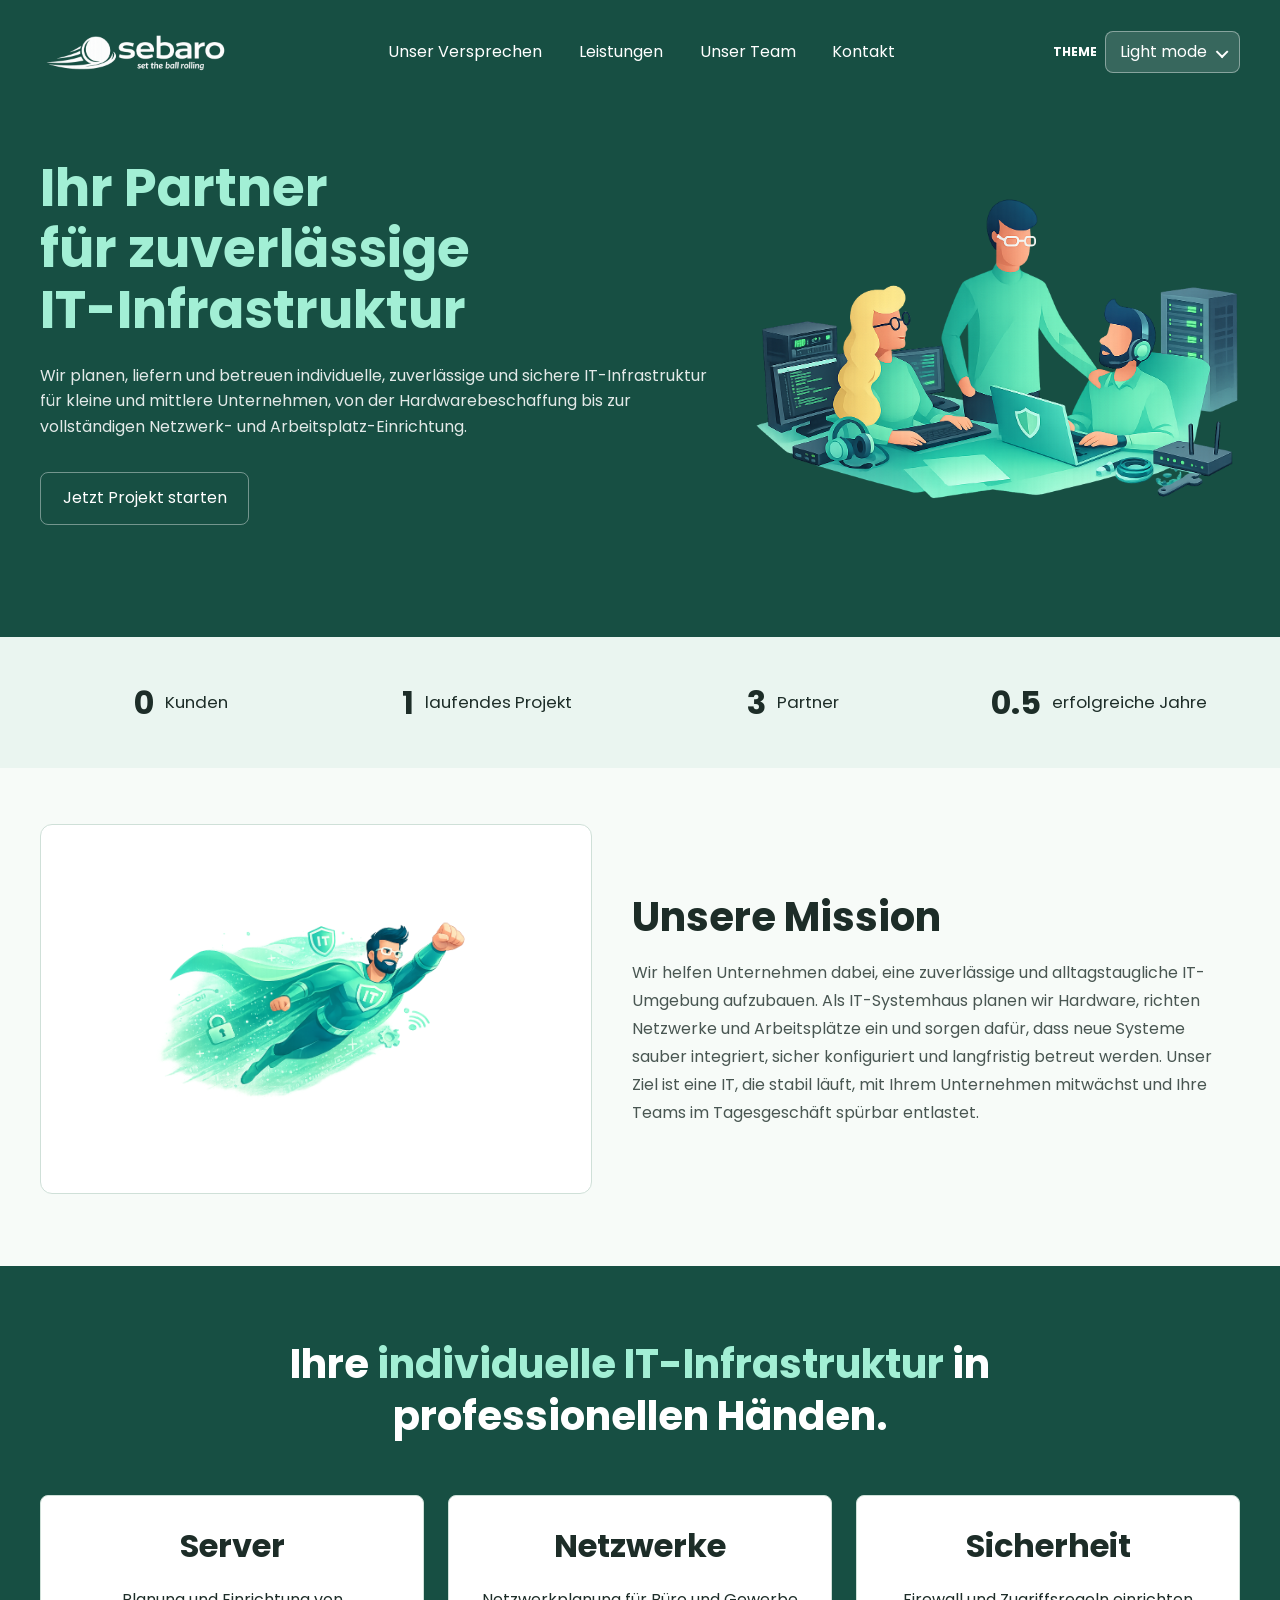
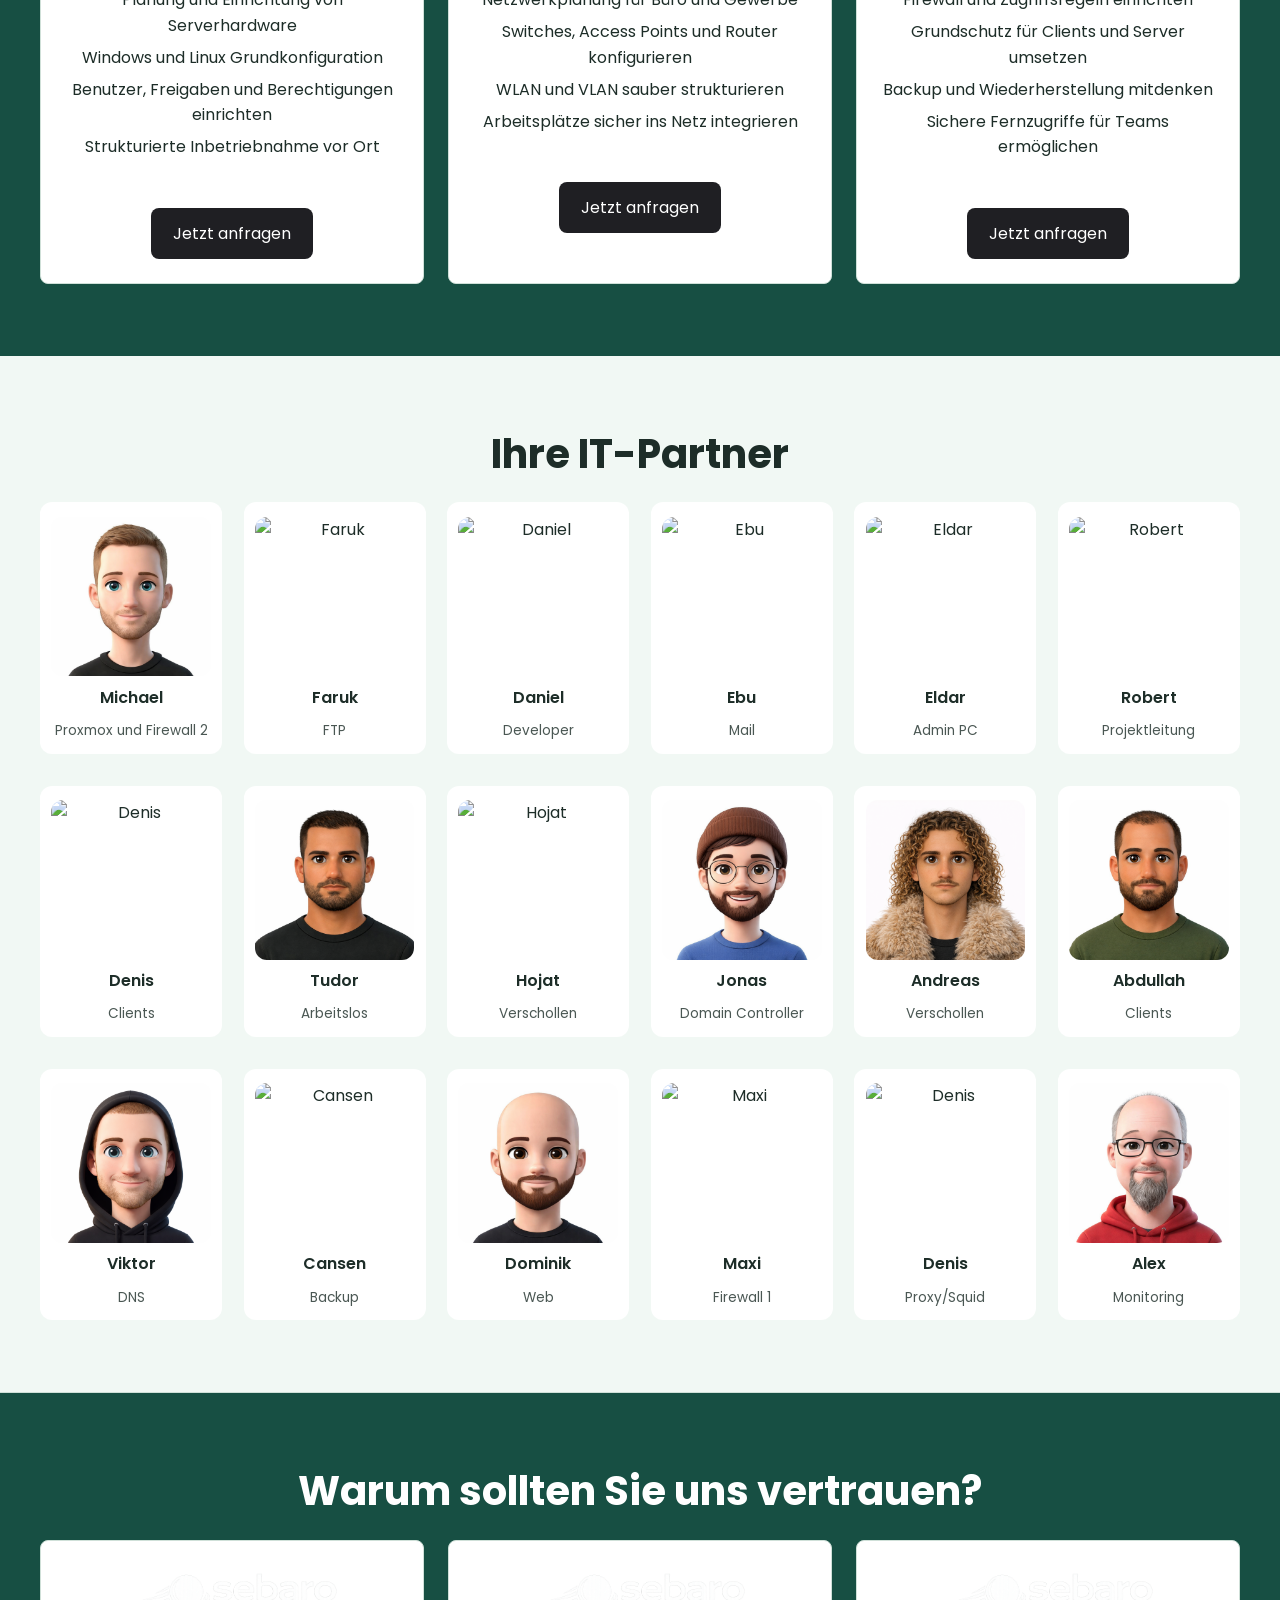
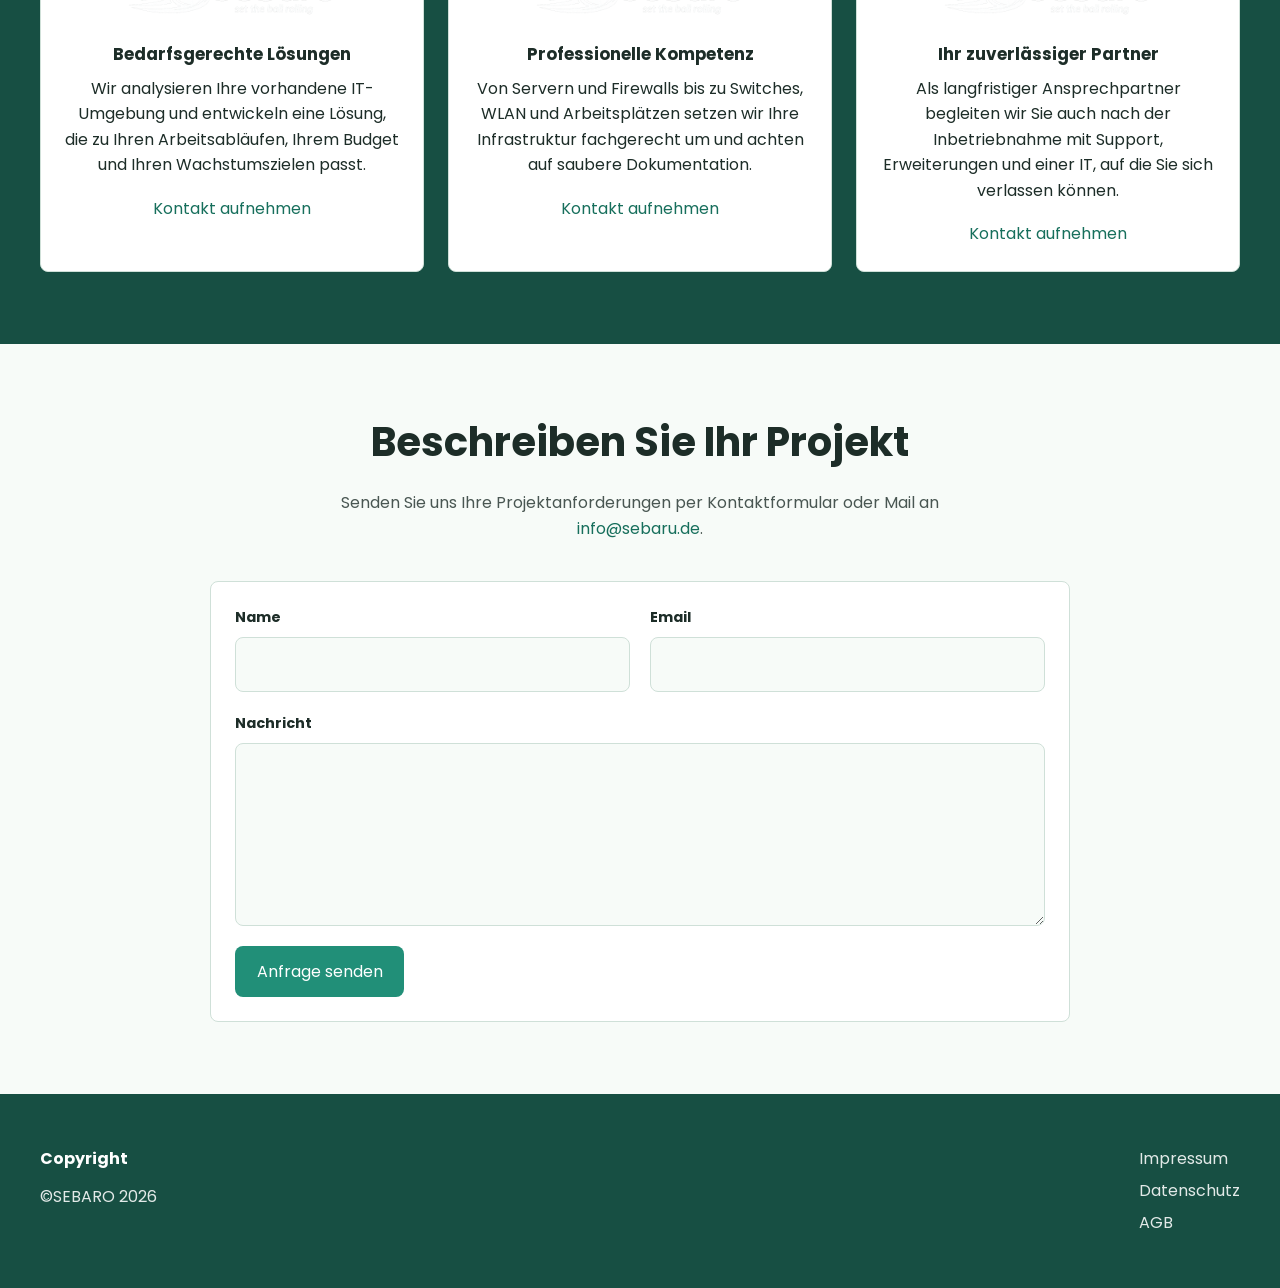
==== commit f245954b: "added mission images (it-hero) that change based on theme" ====
--- a/index.html
+++ b/index.html
@@ -18,7 +18,7 @@
         <div class="container">
             <header class="header-bar">
                 <a href="./" aria-label="Sebaro home">
-                    <img class="logo-img" src="./images/logo.png" alt="Sebaro Logo">
+                    <img class="logo-img" src="./images//logo/logo.png" alt="Sebaro Logo">
                 </a>
                 <nav class="main-nav" aria-label="Main navigation">
                     <a href="#values">Unser Versprechen</a>
@@ -72,7 +72,7 @@
     <section class="mission-section">
         <div class="container mission-grid">
             <div class="mission-image-wrap">
-                <img class="mission-image" src="./images/logo.png" alt="Platzhalter fÃ¼r Mission Bild">
+                <img class="mission-image" src="./images/logo/logo-dark.png" alt="Platzhalter fÃ¼r Mission Bild">
             </div>
             <div class="mission-text">
                 <h2 class="section-title">Unsere Mission</h2>
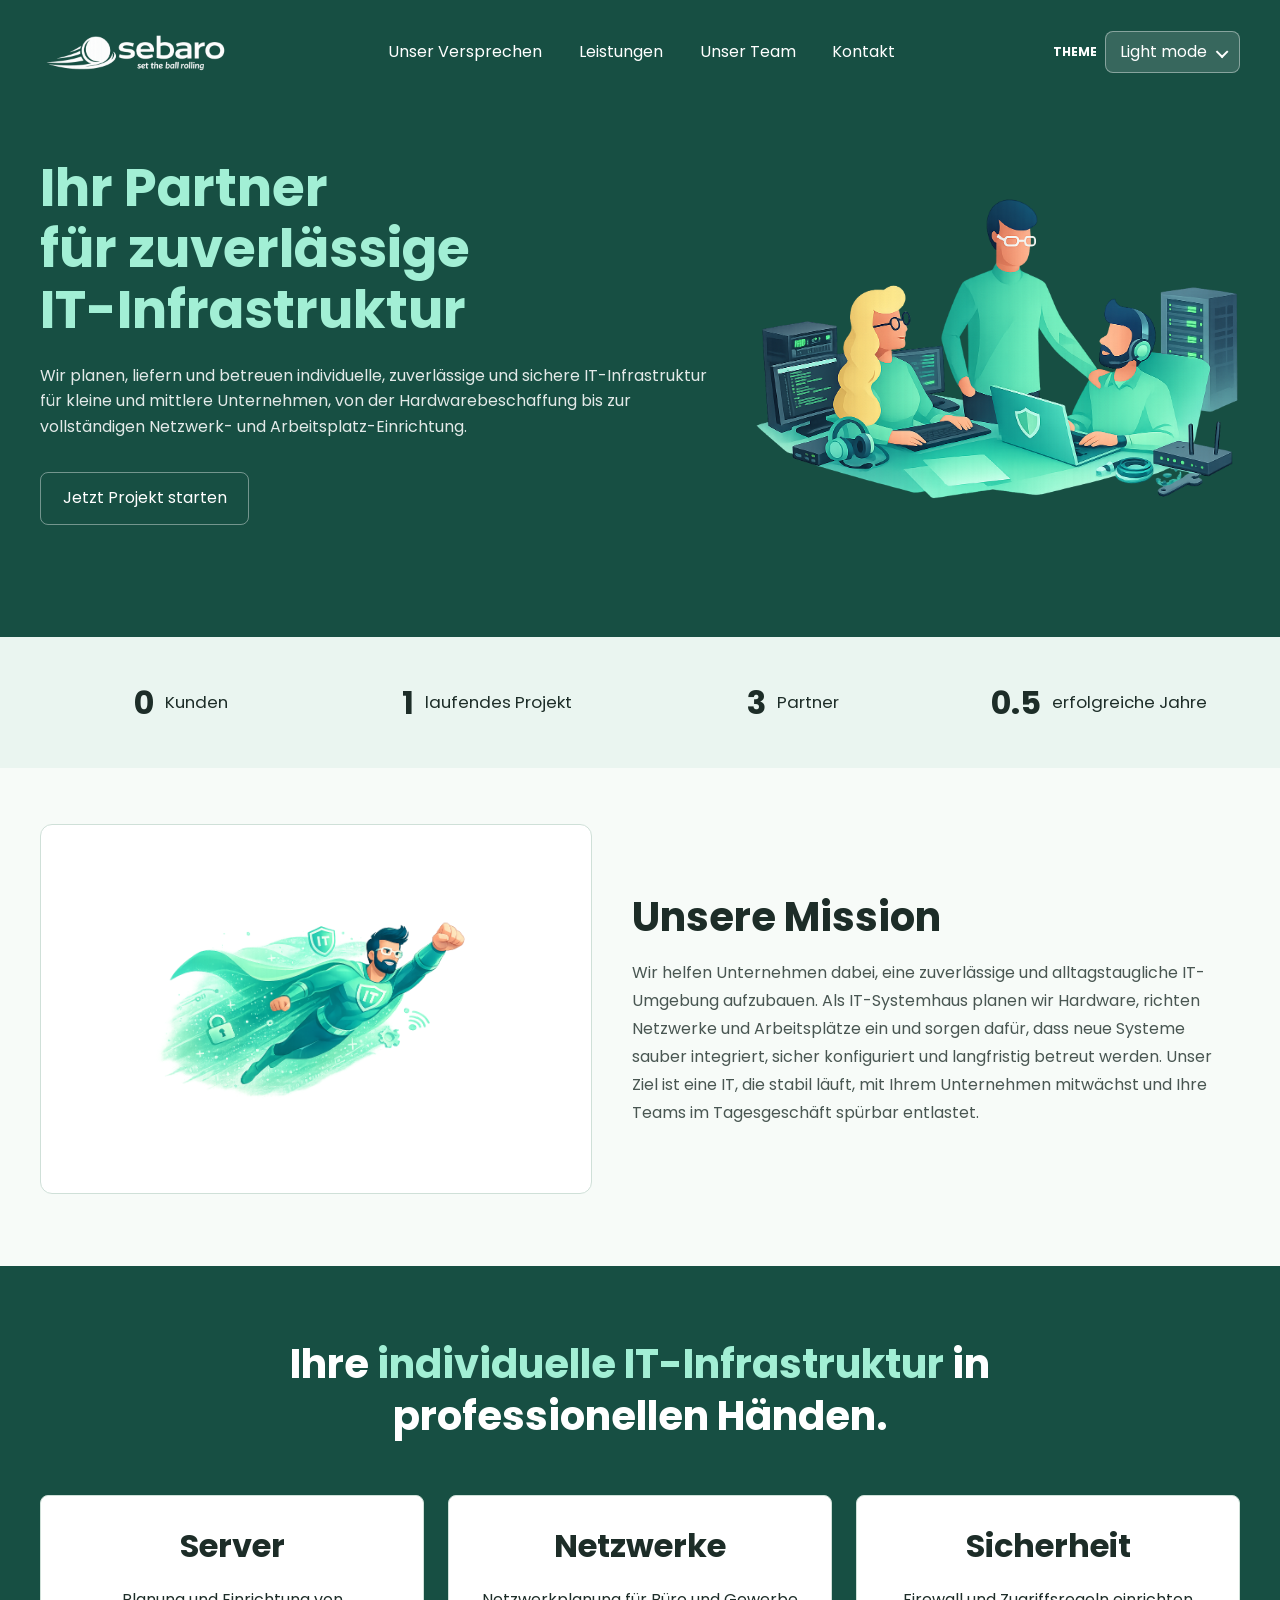
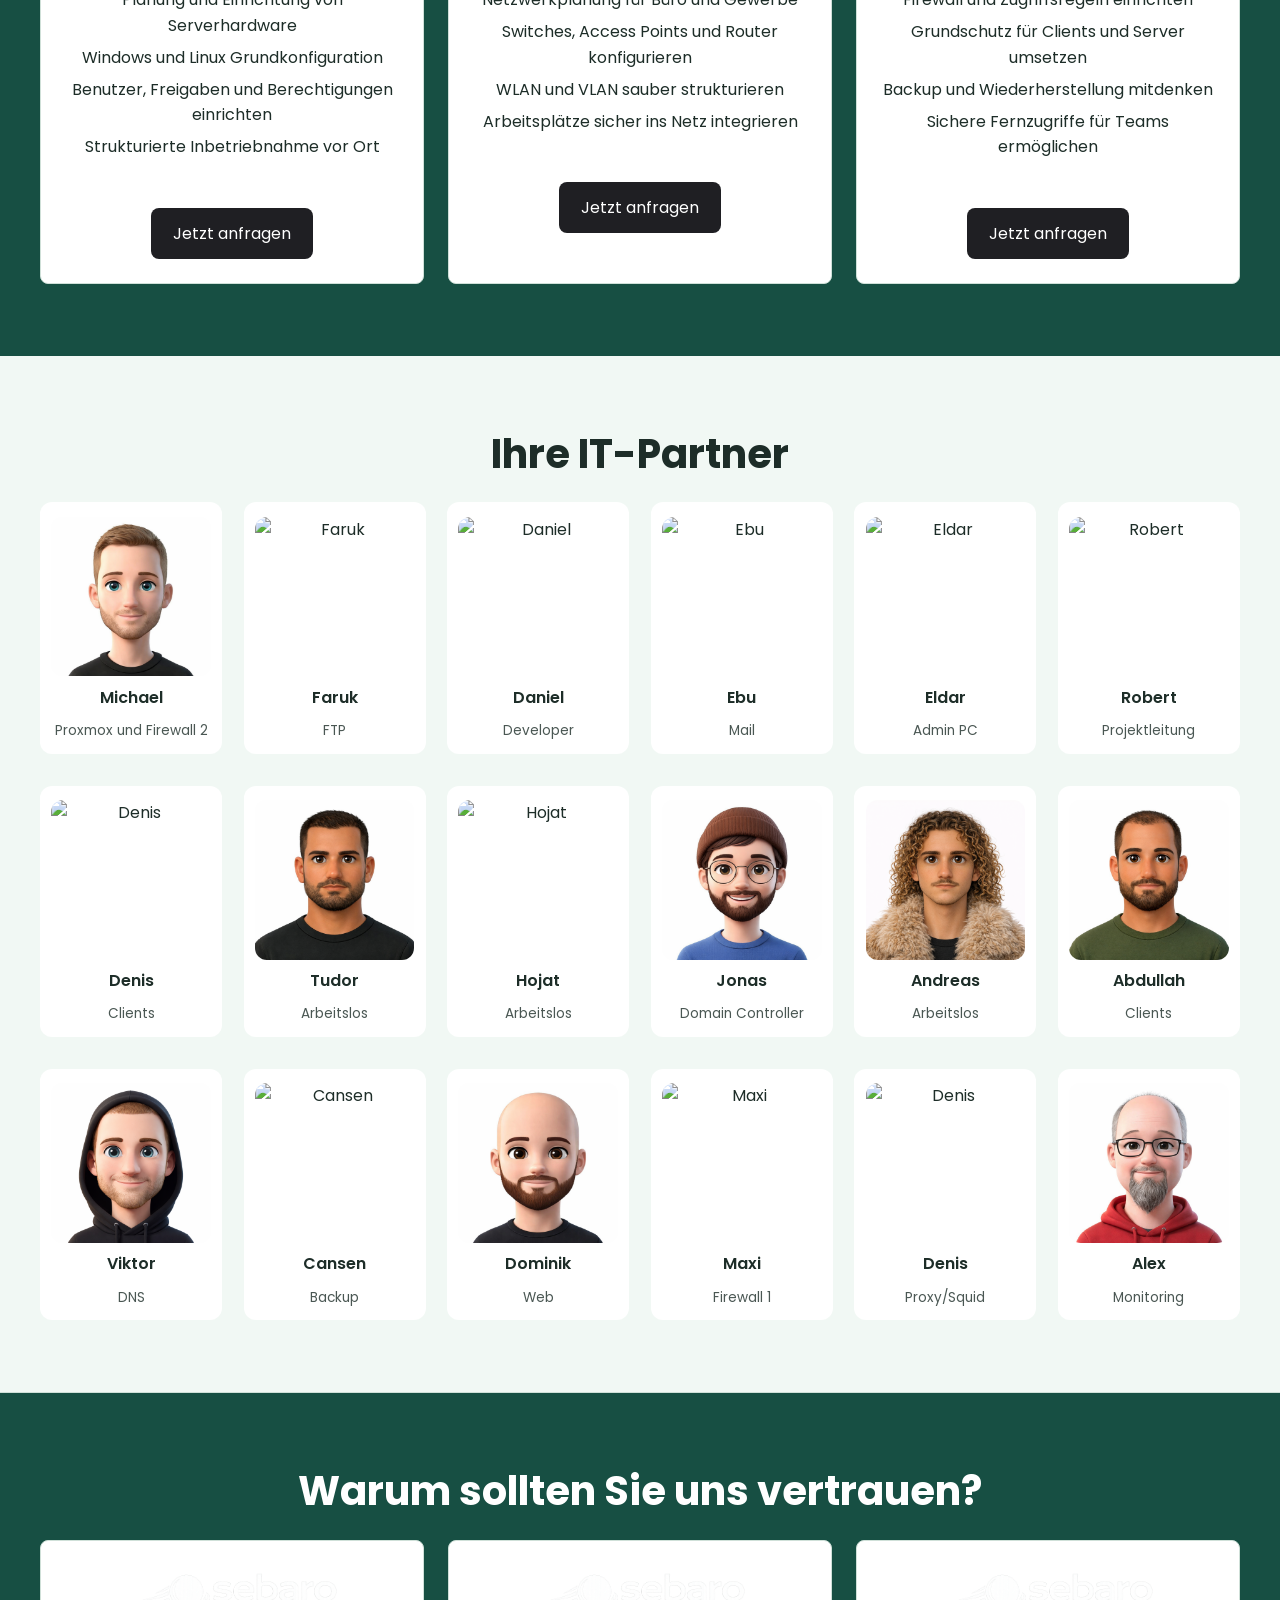
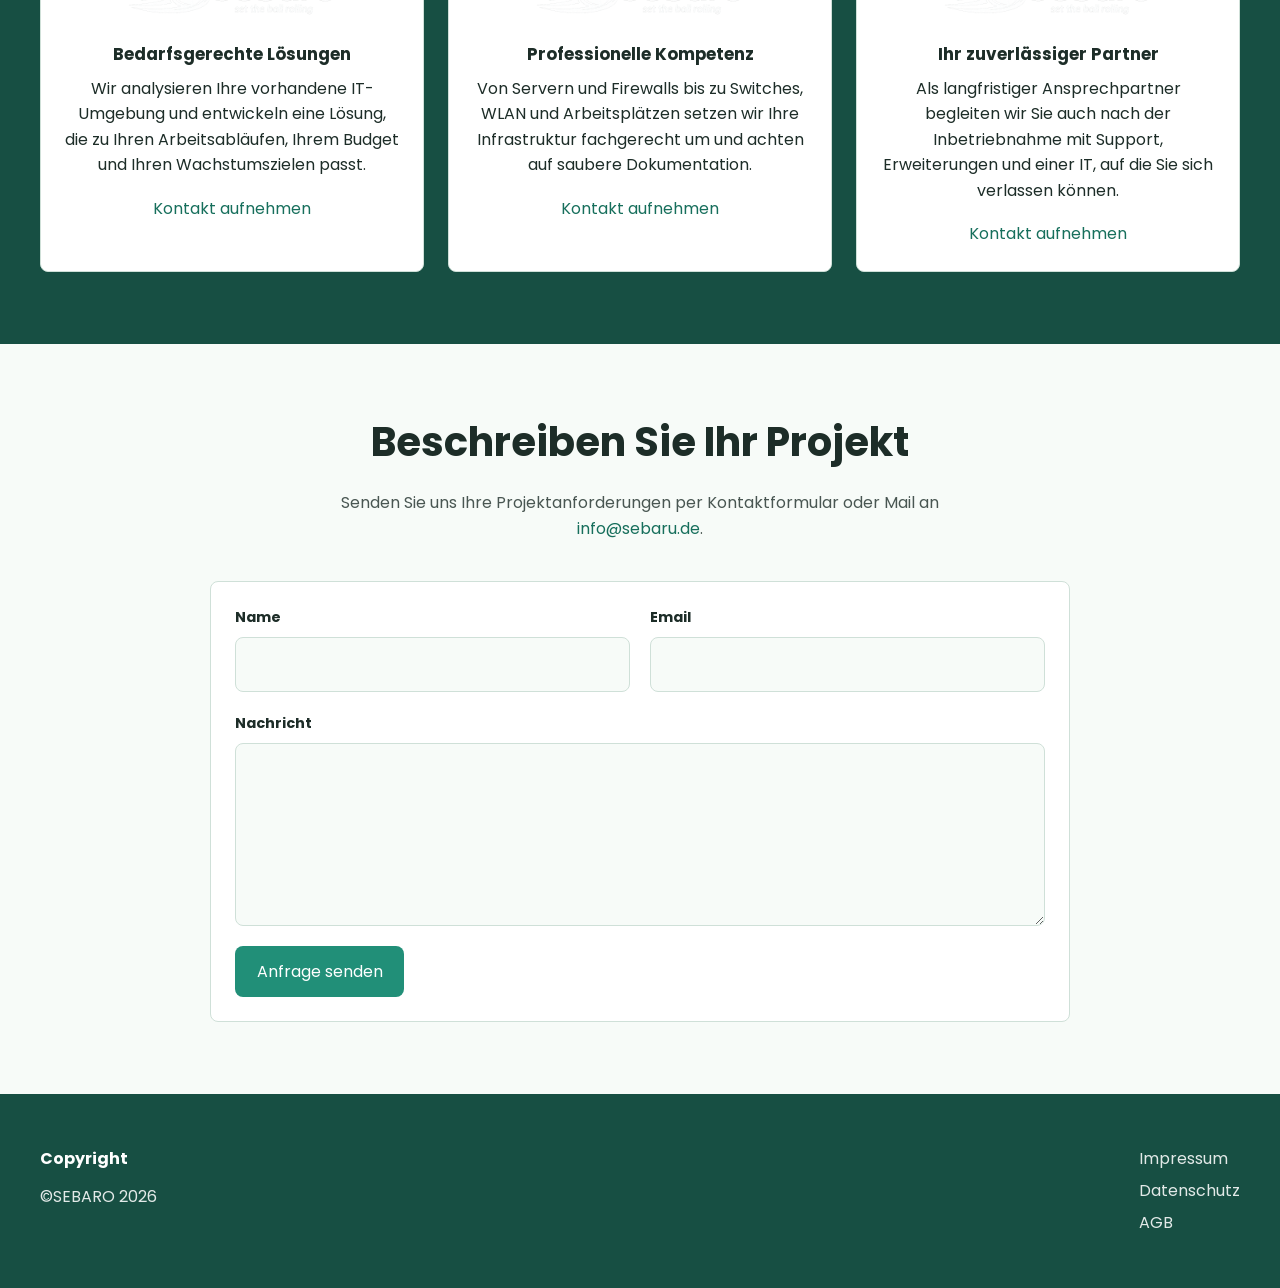
==== commit b8c5aa69: "Added favicon, simplified scripts.js" ====
--- a/index.html
+++ b/index.html
@@ -4,14 +4,9 @@
     <meta charset="utf-8">
     <meta name="viewport" content="width=device-width, initial-scale=1.0, shrink-to-fit=no">
     <title>Sebaro</title>
-    <script>
-        (function () {
-            var savedTheme = localStorage.getItem('theme-mode') || 'light';
-            document.documentElement.setAttribute('data-theme', savedTheme);
-        })();
-    </script>
     <link href="https://fonts.googleapis.com/css?family=Poppins:200,400,700" rel="stylesheet">
     <link rel="stylesheet" href="style.css">
+    <link rel="icon" type="image/x-icon" href="./images/logo/favicon.png">
 </head>
 <body>
     <section class="hero">
@@ -184,7 +179,7 @@
                 <article class="team-card">
                     <img class="team-photo" src="./images/avatare/avatar-hojat.png" alt="Hojat">
                     <span class="name">Hojat</span>
-                    <span class="title">Verschollen</span>
+                    <span class="title">Arbeitslos</span>
                 </article>
                 <article class="team-card">
                     <img class="team-photo" src="./images/avatare/avatar-jonas.png" alt="Jonas">
@@ -194,7 +189,7 @@
                 <article class="team-card">
                     <img class="team-photo" src="./images/avatare/avatar-andreas.png" alt="Andreas">
                     <span class="name">Andreas</span>
-                    <span class="title">Verschollen</span>
+                    <span class="title">Arbeitslos</span>
                 </article>
                 <article class="team-card">
                     <img class="team-photo" src="./images/avatare/avatar-abdullah.png" alt="Abdullah">
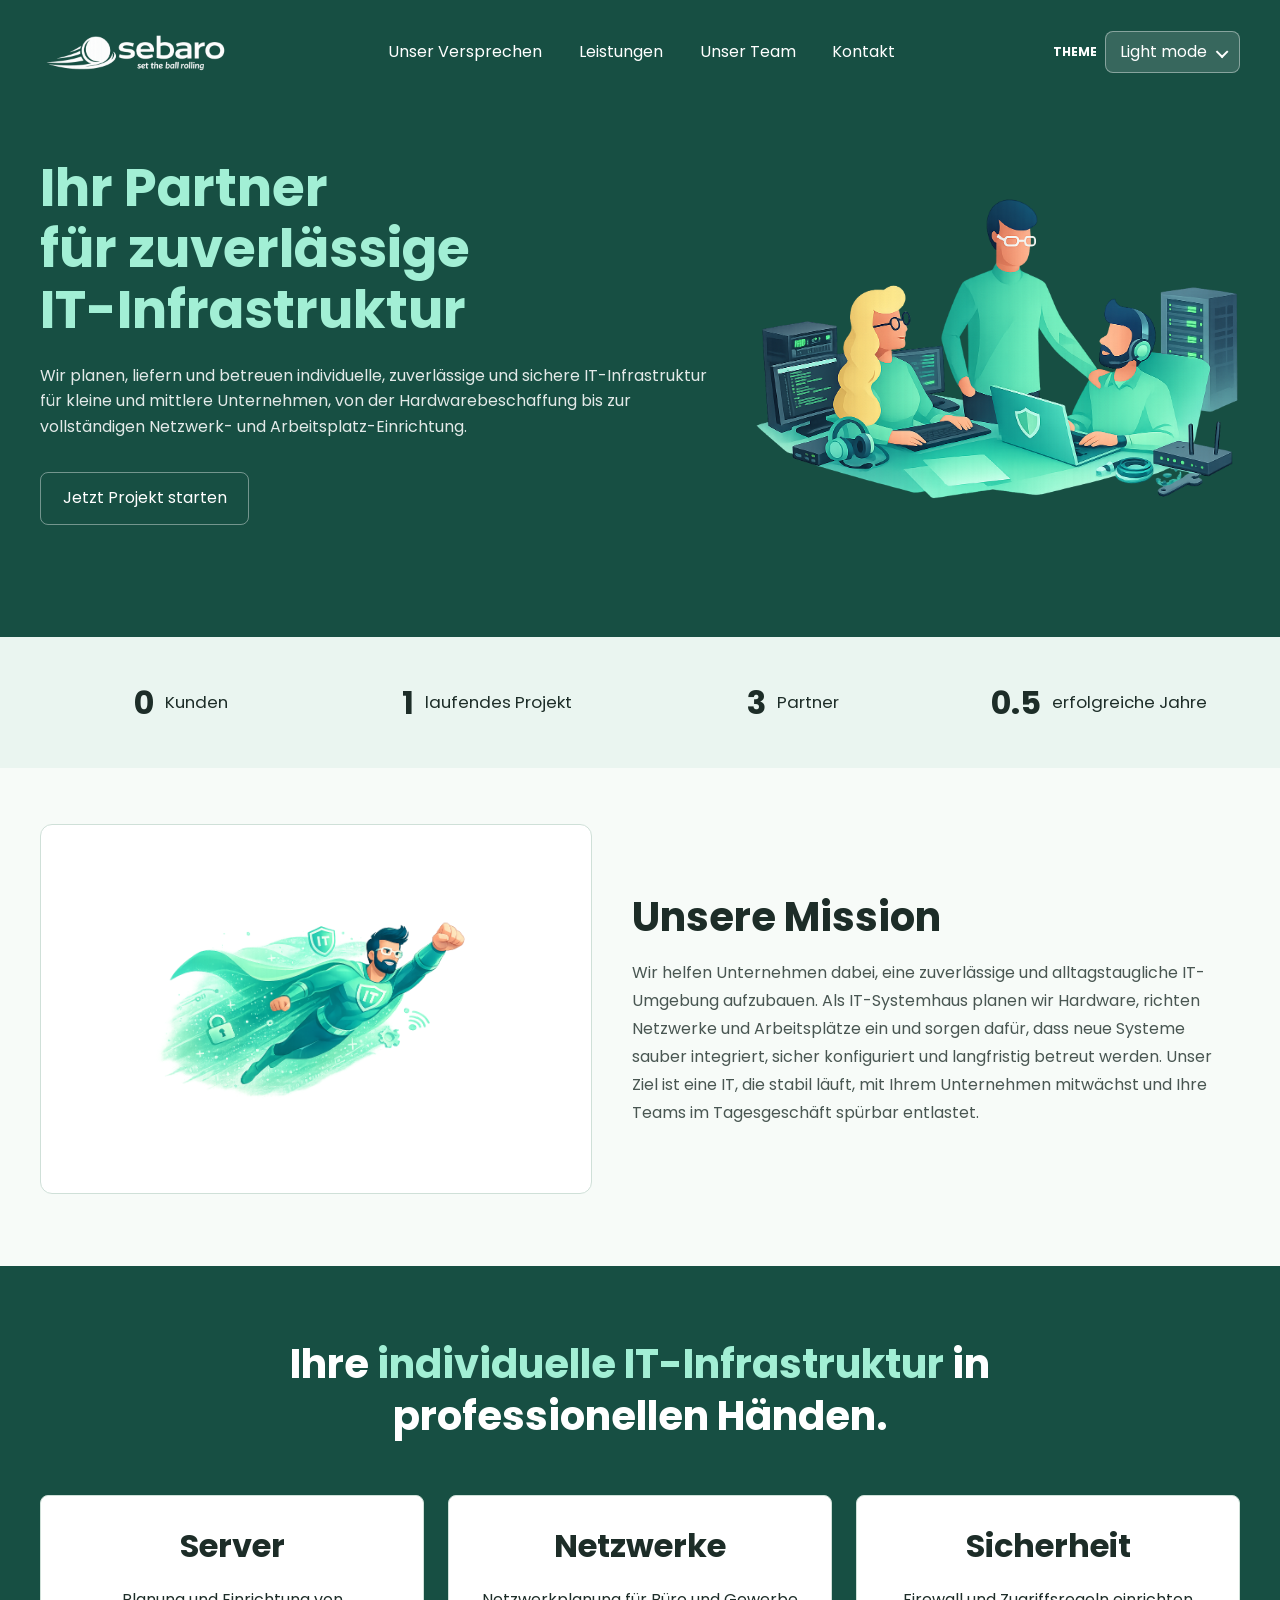
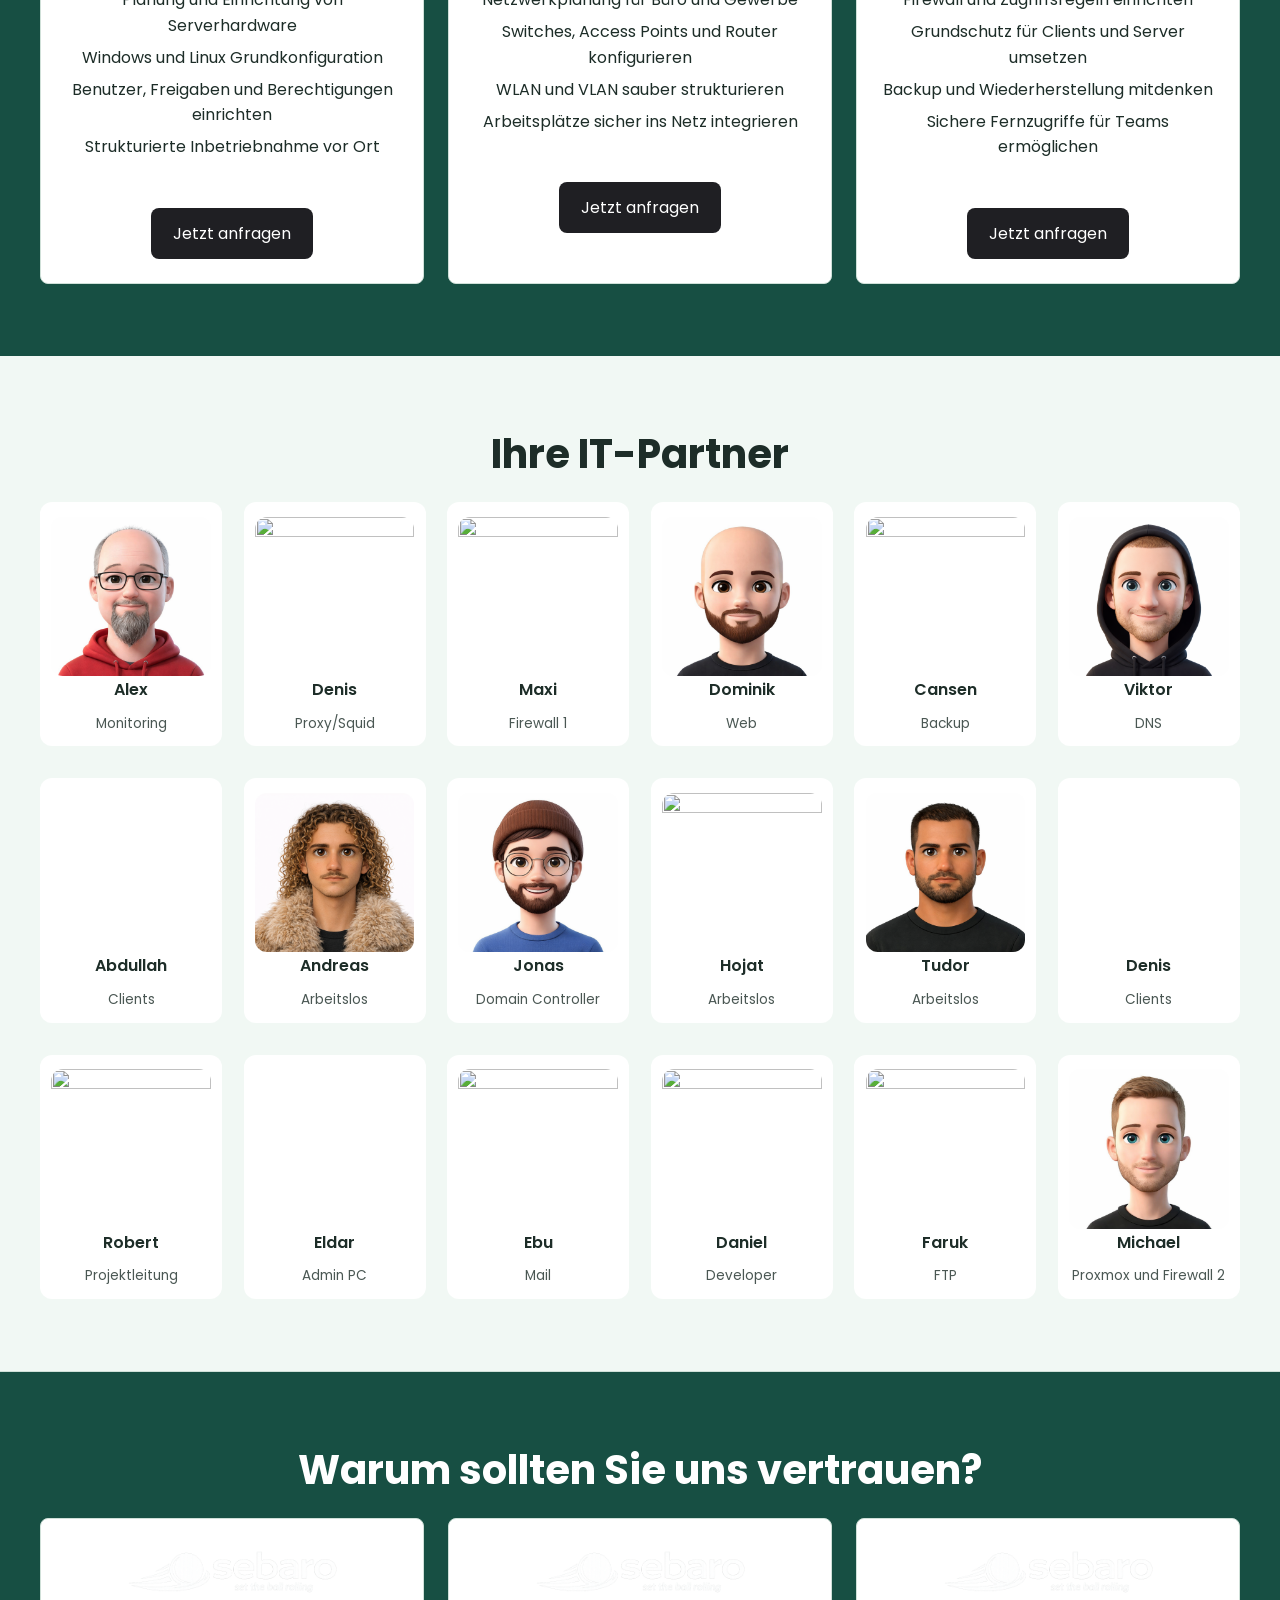
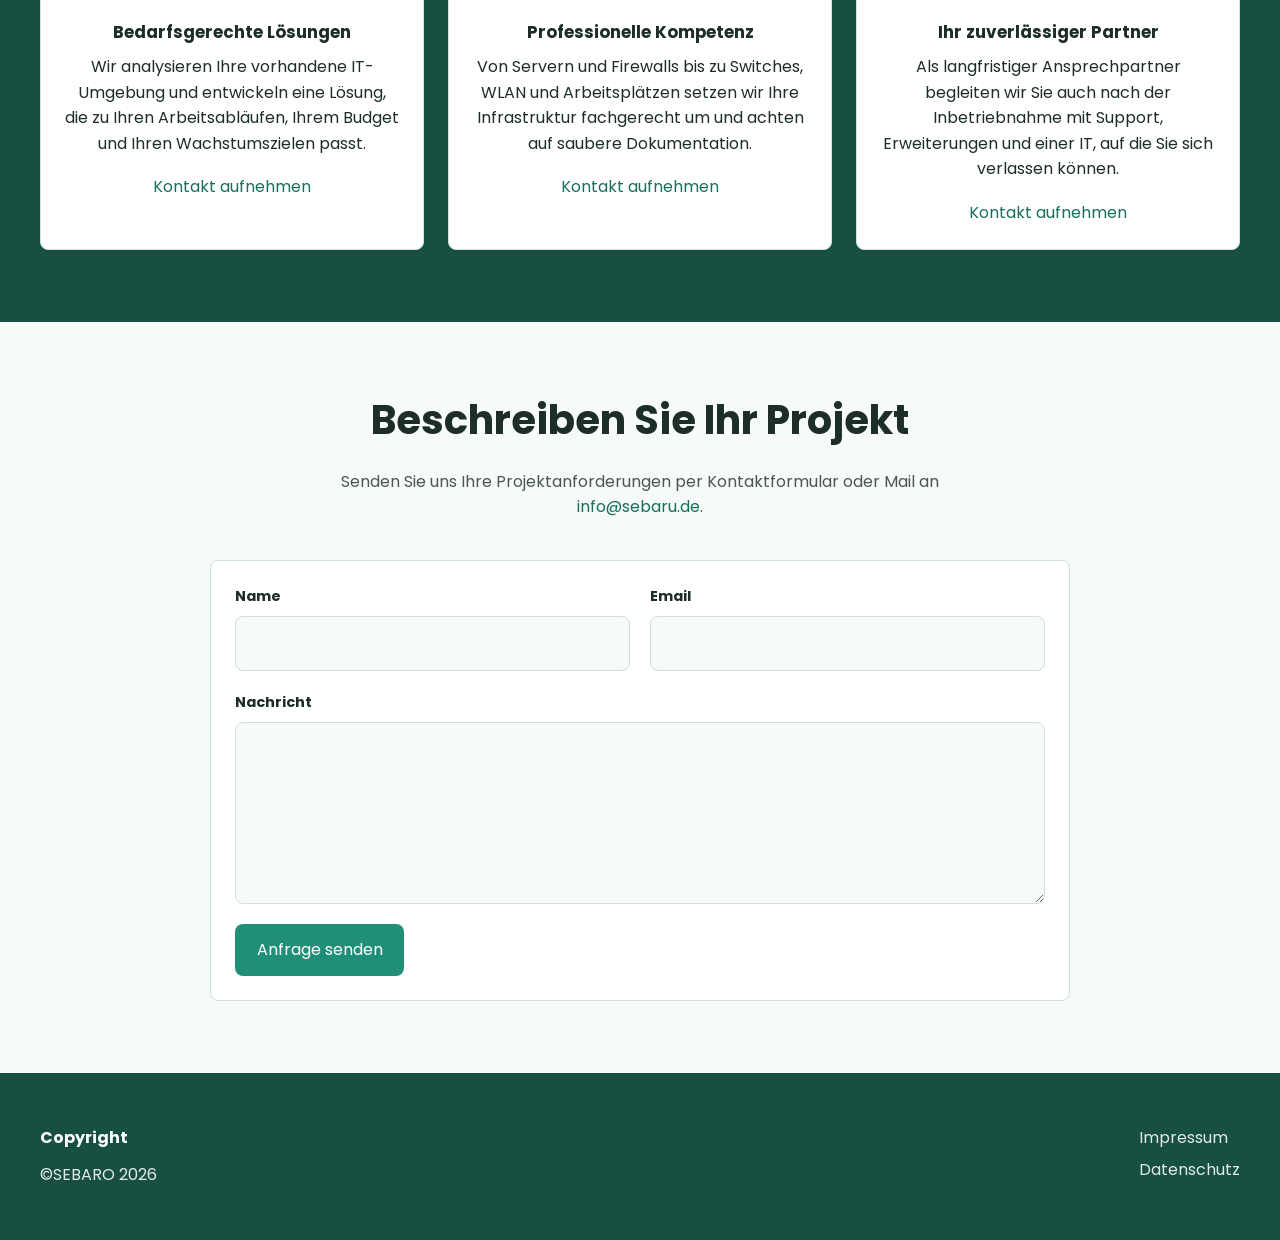
==== commit b072744a: "fixed services buttons and broken contact links, added datenschutz and impressum" ====
--- a/index.html
+++ b/index.html
@@ -3,12 +3,14 @@
 <head>
     <meta charset="utf-8">
     <meta name="viewport" content="width=device-width, initial-scale=1.0, shrink-to-fit=no">
+    <meta name="robots" content="noindex">
     <title>Sebaro</title>
     <link href="https://fonts.googleapis.com/css?family=Poppins:200,400,700" rel="stylesheet">
     <link rel="stylesheet" href="style.css">
     <link rel="icon" type="image/x-icon" href="./images/logo/favicon.png">
 </head>
 <body>
+
     <section class="hero">
         <div class="container">
             <header class="header-bar">
@@ -37,6 +39,7 @@
                 </div>
             </header>
 
+
             <div class="hero-content">
                 <div class="hero-text">
                     <h1>
@@ -45,7 +48,7 @@
                         <span class="hero-line">IT-Infrastruktur</span>
                     </h1>
                     <p>Wir planen, liefern und betreuen individuelle, zuverlässige und sichere IT-Infrastruktur für kleine und mittlere Unternehmen, von der Hardwarebeschaffung bis zur vollständigen Netzwerk- und Arbeitsplatz-Einrichtung.</p>
-                    <a class="primary-button" href="#">Jetzt Projekt starten</a>
+                    <a class="primary-button" href="#contact">Jetzt Projekt starten</a>
                 </div>
                 <div class="hero-image-wrap">
                     <img class="hero-image" src="./images/hero-img/hero-img-light.png" alt="">
@@ -53,6 +56,8 @@
             </div>
         </div>
     </section>
+
+
     <section class="stats-section">
         <div class="container">
             <div class="stats-grid">
@@ -64,10 +69,11 @@
         </div>
     </section>
 
+
     <section class="mission-section">
         <div class="container mission-grid">
             <div class="mission-image-wrap">
-                <img class="mission-image" src="./images/logo/logo-dark.png" alt="Platzhalter fÃ¼r Mission Bild">
+                <img class="mission-image" src="./images/mission-image/it-hero-light.png" alt="Platzhalter für Mission Bild">
             </div>
             <div class="mission-text">
                 <h2 class="section-title">Unsere Mission</h2>
@@ -75,7 +81,9 @@
             </div>
         </div>
     </section>
-    <section class="how-we-work" id="services">
+
+
+    <section class="services-section-healine" id="services">
         <div class="container">
             <div class="content-narrow">
                 <h2 class="section-title">
@@ -84,6 +92,8 @@
             </div>
         </div>
     </section>
+
+
     <section class="services-section">
         <div class="container">
             <div class="services-grid">
@@ -98,7 +108,7 @@
                         </ul>
                     </div>
                     <footer>
-                        <button class="card-button" type="button">Jetzt anfragen</button>
+                        <a class="card-button" type="button" href="#contact">Jetzt anfragen</a>
                     </footer>
                 </article>
                 <article class="service-box">
@@ -112,7 +122,7 @@
                         </ul>
                     </div>
                     <footer>
-                        <button class="card-button" type="button">Jetzt anfragen</button>
+                        <a class="card-button" type="button" href="#contact">Jetzt anfragen</a>
                     </footer>
                 </article>
                 <article class="service-box">
@@ -126,109 +136,120 @@
                         </ul>
                     </div>
                     <footer>
-                        <button class="card-button" type="button">Jetzt anfragen</button>
+                        <a class="card-button" type="button" href="#contact">Jetzt anfragen</a>
                     </footer>
                 </article>
             </div>
         </div>
     </section>
+
+
     <section class="team-section" id="team">
         <div class="container">
             <h2 class="section-title">Ihre IT-Partner</h2>
             <div class="team-grid">
-                <article class="team-card">
-                    <img class="team-photo" src="./images/avatare/avatar-michael.png" alt="Michael">
+
+                
+
+                <article class="team-card">
+                    <img class="team-photo" src="./images/avatare/avatar-alex.png"> <!-- Alex -->
+                    <span class="name">Alex</span>
+                    <span class="title">Monitoring</span>
+                </article>
+                <article class="team-card">
+                    <img class="team-photo" src="./images/avatare/avatar-denis-3.png">  <!-- Denis Reihe 3 -->
+                    <span class="name">Denis</span>
+                    <span class="title">Proxy/Squid</span>
+                </article>
+                <article class="team-card">
+                    <img class="team-photo" src="./images/avatare/avatar-maxi.png"> <!-- Maxi -->
+                    <span class="name">Maxi</span>
+                    <span class="title">Firewall 1</span>
+                </article>
+                <article class="team-card">
+                    <img class="team-photo" src="./images/avatare/avatar-dominik.png"> <!-- Dominik -->
+                    <span class="name">Dominik</span>
+                    <span class="title">Web</span>
+                </article>
+                <article class="team-card">
+                    <img class="team-photo" src="./images/avatare/avatar-cansen.png"> <!-- Cansen -->
+                    <span class="name">Cansen</span>
+                    <span class="title">Backup</span>
+                </article>
+                <article class="team-card">
+                    <img class="team-photo" src="./images/avatare/avatar-viktor.png"> <!-- Viktor -->
+                    <span class="name">Viktor</span>
+                    <span class="title">DNS</span>
+                </article>
+                
+                <article class="team-card">
+                    <img style="visibility: hidden;" class="team-photo" src="./images/avatare/avatar-abdullah.png"> <!-- Abdullah -->
+                    <span class="name">Abdullah</span>
+                    <span class="title">Clients</span>
+                </article>
+                <article class="team-card">
+                    <img class="team-photo" src="./images/avatare/avatar-andreas.png"> <!-- Andreas -->
+                    <span class="name">Andreas</span>
+                    <span class="title">Arbeitslos</span>
+                </article>
+                <article class="team-card">
+                    <img class="team-photo" src="./images/avatare/avatar-jonas.png"> <!-- Jonas -->
+                    <span class="name">Jonas</span>
+                    <span class="title">Domain Controller</span>
+                </article>
+                <article class="team-card">
+                    <img class="team-photo" src="./images/avatare/avatar-hojat.png"> <!-- Hojat -->
+                    <span class="name">Hojat</span>
+                    <span class="title">Arbeitslos</span>
+                </article>
+                <article class="team-card">
+                    <img class="team-photo" src="./images/avatare/avatar-tudor.png"> <!-- Tudor -->
+                    <span class="name">Tudor</span>
+                    <span class="title">Arbeitslos</span>
+                </article>
+                <article class="team-card">
+                    <img style="visibility: hidden;" class="team-photo" src="./images/avatare/avatar-denis-2.png"> <!-- Denis Reihe 2 -->
+                    <span class="name">Denis</span>
+                    <span class="title">Clients</span>
+                </article>
+
+                <article class="team-card">
+                    <img class="team-photo" src="./images/avatare/avatar-robert.png"> <!-- Robert -->
+                    <span class="name">Robert</span>
+                    <span class="title">Projektleitung</span>
+                </article>
+                <article class="team-card">
+                    <img style="visibility: hidden;" class="team-photo" src="./images/avatare/avatar-eldar.png"> <!-- Eldar -->
+                    <span class="name">Eldar</span>
+                    <span class="title">Admin PC</span>
+                </article>
+                <article class="team-card">
+                    <img class="team-photo" src="./images/avatare/avatar-ebu.png"> <!-- Ebu -->
+                    <span class="name">Ebu</span>
+                    <span class="title">Mail</span>
+                </article>
+                <article class="team-card">
+                    <img class="team-photo" src="./images/avatare/avatar-daniel.png"> <!-- Daniel -->
+                    <span class="name">Daniel</span>
+                    <span class="title">Developer</span>
+                </article>
+                <article class="team-card">
+                    <img class="team-photo" src="./images/avatare/avatar-faruk.png"> <!-- Faruk -->
+                    <span class="name">Faruk</span>
+                    <span class="title">FTP</span>
+                </article>
+                <article class="team-card">
+                    <img class="team-photo" src="./images/avatare/avatar-michael.png"> <!-- Michael -->
                     <span class="name">Michael</span>
                     <span class="title">Proxmox und Firewall 2</span>
                 </article>
-                <article class="team-card">
-                    <img class="team-photo" src="./images/avatar-viktor.png" alt="Faruk">
-                    <span class="name">Faruk</span>
-                    <span class="title">FTP</span>
-                </article>
-                <article class="team-card">
-                    <img class="team-photo" src="./images/avatare/avatar-daniel.png" alt="Daniel">
-                    <span class="name">Daniel</span>
-                    <span class="title">Developer</span>
-                </article>
-                <article class="team-card">
-                    <img class="team-photo" src="./images/avatare/avatar-ebu.png" alt="Ebu">
-                    <span class="name">Ebu</span>
-                    <span class="title">Mail</span>
-                </article>
-                <article class="team-card">
-                    <img class="team-photo" src="./images/avatare/avatar/eldar.png" alt="Eldar">
-                    <span class="name">Eldar</span>
-                    <span class="title">Admin PC</span>
-                </article>
-                <article class="team-card">
-                    <img class="team-photo" src="./images/avatare/avatar-robert.png" alt="Robert">
-                    <span class="name">Robert</span>
-                    <span class="title">Projektleitung</span>
-                </article>
-                <article class="team-card">
-                    <img class="team-photo" src="./images/avatare/avatar-denis-2.png" alt="Denis">
-                    <span class="name">Denis</span>
-                    <span class="title">Clients</span>
-                </article>
-                <article class="team-card">
-                    <img class="team-photo" src="./images/avatare/avatar-tudor.png" alt="Tudor">
-                    <span class="name">Tudor</span>
-                    <span class="title">Arbeitslos</span>
-                </article>
-                <article class="team-card">
-                    <img class="team-photo" src="./images/avatare/avatar-hojat.png" alt="Hojat">
-                    <span class="name">Hojat</span>
-                    <span class="title">Arbeitslos</span>
-                </article>
-                <article class="team-card">
-                    <img class="team-photo" src="./images/avatare/avatar-jonas.png" alt="Jonas">
-                    <span class="name">Jonas</span>
-                    <span class="title">Domain Controller</span>
-                </article>
-                <article class="team-card">
-                    <img class="team-photo" src="./images/avatare/avatar-andreas.png" alt="Andreas">
-                    <span class="name">Andreas</span>
-                    <span class="title">Arbeitslos</span>
-                </article>
-                <article class="team-card">
-                    <img class="team-photo" src="./images/avatare/avatar-abdullah.png" alt="Abdullah">
-                    <span class="name">Abdullah</span>
-                    <span class="title">Clients</span>
-                </article>
-                <article class="team-card">
-                    <img class="team-photo" src="./images/avatare/avatar-viktor.png" alt="Viktor">
-                    <span class="name">Viktor</span>
-                    <span class="title">DNS</span>
-                </article>
-                <article class="team-card">
-                    <img class="team-photo" src="./images/avatare/avatar-cansen.png" alt="Cansen">
-                    <span class="name">Cansen</span>
-                    <span class="title">Backup</span>
-                </article>
-                <article class="team-card">
-                    <img class="team-photo" src="./images/avatare/avatar-dominik.png" alt="Dominik">
-                    <span class="name">Dominik</span>
-                    <span class="title">Web</span>
-                </article>
-                <article class="team-card">
-                    <img class="team-photo" src="./images/avatare/avatar-maxi.png" alt="Maxi">
-                    <span class="name">Maxi</span>
-                    <span class="title">Firewall 1</span>
-                </article>
-                <article class="team-card">
-                    <img class="team-photo" src="./images/avatare/avatar-maxi.png" alt="Denis">
-                    <span class="name">Denis</span>
-                    <span class="title">Proxy/Squid</span>
-                </article>
-                <article class="team-card">
-                    <img class="team-photo" src="./images/avatare/avatar-alex.png" alt="Alex">
-                    <span class="name">Alex</span>
-                    <span class="title">Monitoring</span>
-                </article>
-            </div>
-        </div>
-    </section>
+                
+                
+                
+            </div>
+        </div>
+    </section>
+
 
     <section class="values-section" id="values">
         <div class="container">
@@ -258,7 +279,8 @@
             </div>
         </div>
     </section>
-    
+
+
     <section class="contact-section" id="contact">
         <div class="container">
             <div class="content-narrow">
@@ -282,6 +304,8 @@
             </div>
         </div>
     </section>
+
+
     <footer class="site-footer">
         <div class="container footer-grid">
             <div class="footer-column">
@@ -292,9 +316,8 @@
             </div>
             <div class="footer-column">
                 <ul class="footer-nav">
-                    <li><a href="#">Impressum</a></li>
-                    <li><a href="#">Datenschutz</a></li>
-                    <li><a href="#">AGB</a></li>
+                    <li><a href="/public/legal-sites/impressum.html">Impressum</a></li>
+                    <li><a href="/public/legal-sites/datenschutz.html">Datenschutz</a></li>
                 </ul>
             </div>
         </div>
--- a/style.css
+++ b/style.css
@@ -116,7 +116,7 @@
     margin: 0 auto;
 }
 
-/* ===== Shared Sections ===== */
+/* ===== Shared Sektionen ===== */
 .stats-section,
 .values-section,
 .team-section,
@@ -125,7 +125,7 @@
 }
 
 .hero,
-.how-we-work,
+.services-section-healine,
 .services-section,
 .site-footer {
     background: var(--hero-bg);
@@ -366,7 +366,145 @@
     font-weight: 700;
 }
 
-/* ===== Values Section ===== */
+/* ===== Mission ===== */
+.mission-section {
+    padding: 3.5rem 0 4.5rem;
+}
+
+.mission-grid {
+    display: grid;
+    grid-template-columns: minmax(260px, 1fr) minmax(0, 1.1fr);
+    gap: 2.5rem;
+    align-items: center;
+}
+
+.mission-image-wrap {
+    padding: 1.5rem;
+    border: 1px solid var(--surface-border);
+    border-radius: 0.75rem;
+    background: var(--surface-bg);
+}
+
+.mission-image {
+    width: 100%;
+    max-width: 320px;
+    margin: 0 auto;
+    aspect-ratio: 1 / 1;
+    object-fit: contain;
+}
+
+.mission-text {
+    text-align: left;
+}
+
+.mission-text .section-title {
+    margin-bottom: 1rem;
+}
+
+.mission-text p {
+    margin: 0;
+    color: var(--muted-text);
+    line-height: 1.75;
+}
+
+/* ===== Service Intro ===== */
+.services-section-healine {
+    text-align: center;
+    padding: 4.5rem 0 1.9rem;
+}
+
+.content-narrow {
+    width: min(100%, 860px);
+    margin: 0 auto;
+}
+
+.section-title {
+    margin: 0 0 1.4rem;
+    font-size: 2.5rem;
+    line-height: 1.3;
+}
+
+/* ===== Services ===== */
+.services-section {
+    padding: 0 0 4.5rem;
+}
+
+.service-box > div,
+.service-box > footer {
+    padding: 1.5rem;
+}
+
+.service-box p {
+    margin: 0 0 1rem;
+}
+
+.service-box ul,
+.footer-nav {
+    margin: 0;
+    padding: 0;
+    list-style: none;
+}
+
+/* ===== Team ===== */
+.team-section {
+    background: var(--section-alt-bg);
+    border-bottom: 1px solid var(--divider-color);
+}
+
+.team-grid {
+    grid-template-columns: repeat(6, minmax(0, 1fr));
+    gap: 2rem 1.35rem;
+}
+
+.team-card {
+    display: flex;
+    flex-direction: column;
+    align-items: center;
+    gap: 0.25rem;
+    padding: 0.9rem 0.7rem 0.8rem;
+    background: var(--surface-bg);
+    border-radius: 0.75rem;
+}
+
+.team-photo {
+    width: 100%;
+    max-width: 170px;
+    aspect-ratio: 1 / 1;
+    border-radius: 0.75rem;
+    object-fit: cover;
+}
+
+.team-card .name {
+    display: block;
+    margin-top: 0.45rem;
+    color: var(--text-color);
+    font-size: 1rem;
+    font-weight: 600;
+    line-height: 1.3;
+}
+
+.team-card .title {
+    display: block;
+    max-width: 13rem;
+    margin: 0.05rem 0 0;
+    color: var(--muted-text);
+    font-size: 0.85rem;
+    line-height: 1.45;
+}
+
+:root[data-theme='dark'] .team-card {
+    background: #202938;
+}
+
+:root[data-theme='dark'] .team-card .name {
+    color: var(--text-color);
+}
+
+:root[data-theme='dark'] .team-card .title {
+    color: rgba(229, 237, 246, 0.72);
+}
+
+/* ===== Values Sektion ===== */
 .values-section,
 .team-section,
 .contact-section {
@@ -427,144 +565,6 @@
 .promise-card a,
 .contact-text a {
     color: var(--link-color);
-}
-
-/* ===== Mission ===== */
-.mission-section {
-    padding: 3.5rem 0 4.5rem;
-}
-
-.mission-grid {
-    display: grid;
-    grid-template-columns: minmax(260px, 1fr) minmax(0, 1.1fr);
-    gap: 2.5rem;
-    align-items: center;
-}
-
-.mission-image-wrap {
-    padding: 1.5rem;
-    border: 1px solid var(--surface-border);
-    border-radius: 0.75rem;
-    background: var(--surface-bg);
-}
-
-.mission-image {
-    width: 100%;
-    max-width: 320px;
-    margin: 0 auto;
-    aspect-ratio: 1 / 1;
-    object-fit: contain;
-}
-
-.mission-text {
-    text-align: left;
-}
-
-.mission-text .section-title {
-    margin-bottom: 1rem;
-}
-
-.mission-text p {
-    margin: 0;
-    color: var(--muted-text);
-    line-height: 1.75;
-}
-
-/* ===== Service Intro ===== */
-.how-we-work {
-    text-align: center;
-    padding: 4.5rem 0 1.9rem;
-}
-
-.content-narrow {
-    width: min(100%, 860px);
-    margin: 0 auto;
-}
-
-.section-title {
-    margin: 0 0 1.4rem;
-    font-size: 2.5rem;
-    line-height: 1.3;
-}
-
-/* ===== Services ===== */
-.services-section {
-    padding: 0 0 4.5rem;
-}
-
-.service-box > div,
-.service-box > footer {
-    padding: 1.5rem;
-}
-
-.service-box p {
-    margin: 0 0 1rem;
-}
-
-.service-box ul,
-.footer-nav {
-    margin: 0;
-    padding: 0;
-    list-style: none;
-}
-
-/* ===== Team ===== */
-.team-section {
-    background: var(--section-alt-bg);
-    border-bottom: 1px solid var(--divider-color);
-}
-
-.team-grid {
-    grid-template-columns: repeat(6, minmax(0, 1fr));
-    gap: 2rem 1.35rem;
-}
-
-.team-card {
-    display: flex;
-    flex-direction: column;
-    align-items: center;
-    gap: 0.25rem;
-    padding: 0.9rem 0.7rem 0.8rem;
-    background: var(--surface-bg);
-    border-radius: 0.75rem;
-}
-
-.team-photo {
-    width: 100%;
-    max-width: 170px;
-    aspect-ratio: 1 / 1;
-    border-radius: 0.75rem;
-    object-fit: cover;
-}
-
-.team-card .name {
-    display: block;
-    margin-top: 0.45rem;
-    color: var(--text-color);
-    font-size: 1rem;
-    font-weight: 600;
-    line-height: 1.3;
-}
-
-.team-card .title {
-    display: block;
-    max-width: 13rem;
-    margin: 0.05rem 0 0;
-    color: var(--muted-text);
-    font-size: 0.85rem;
-    line-height: 1.45;
-}
-
-:root[data-theme='dark'] .team-card {
-    background: #202938;
-}
-
-:root[data-theme='dark'] .team-card .name {
-    color: var(--text-color);
-}
-
-:root[data-theme='dark'] .team-card .title {
-    color: rgba(229, 237, 246, 0.72);
 }
 
 /* ===== Contact ===== */
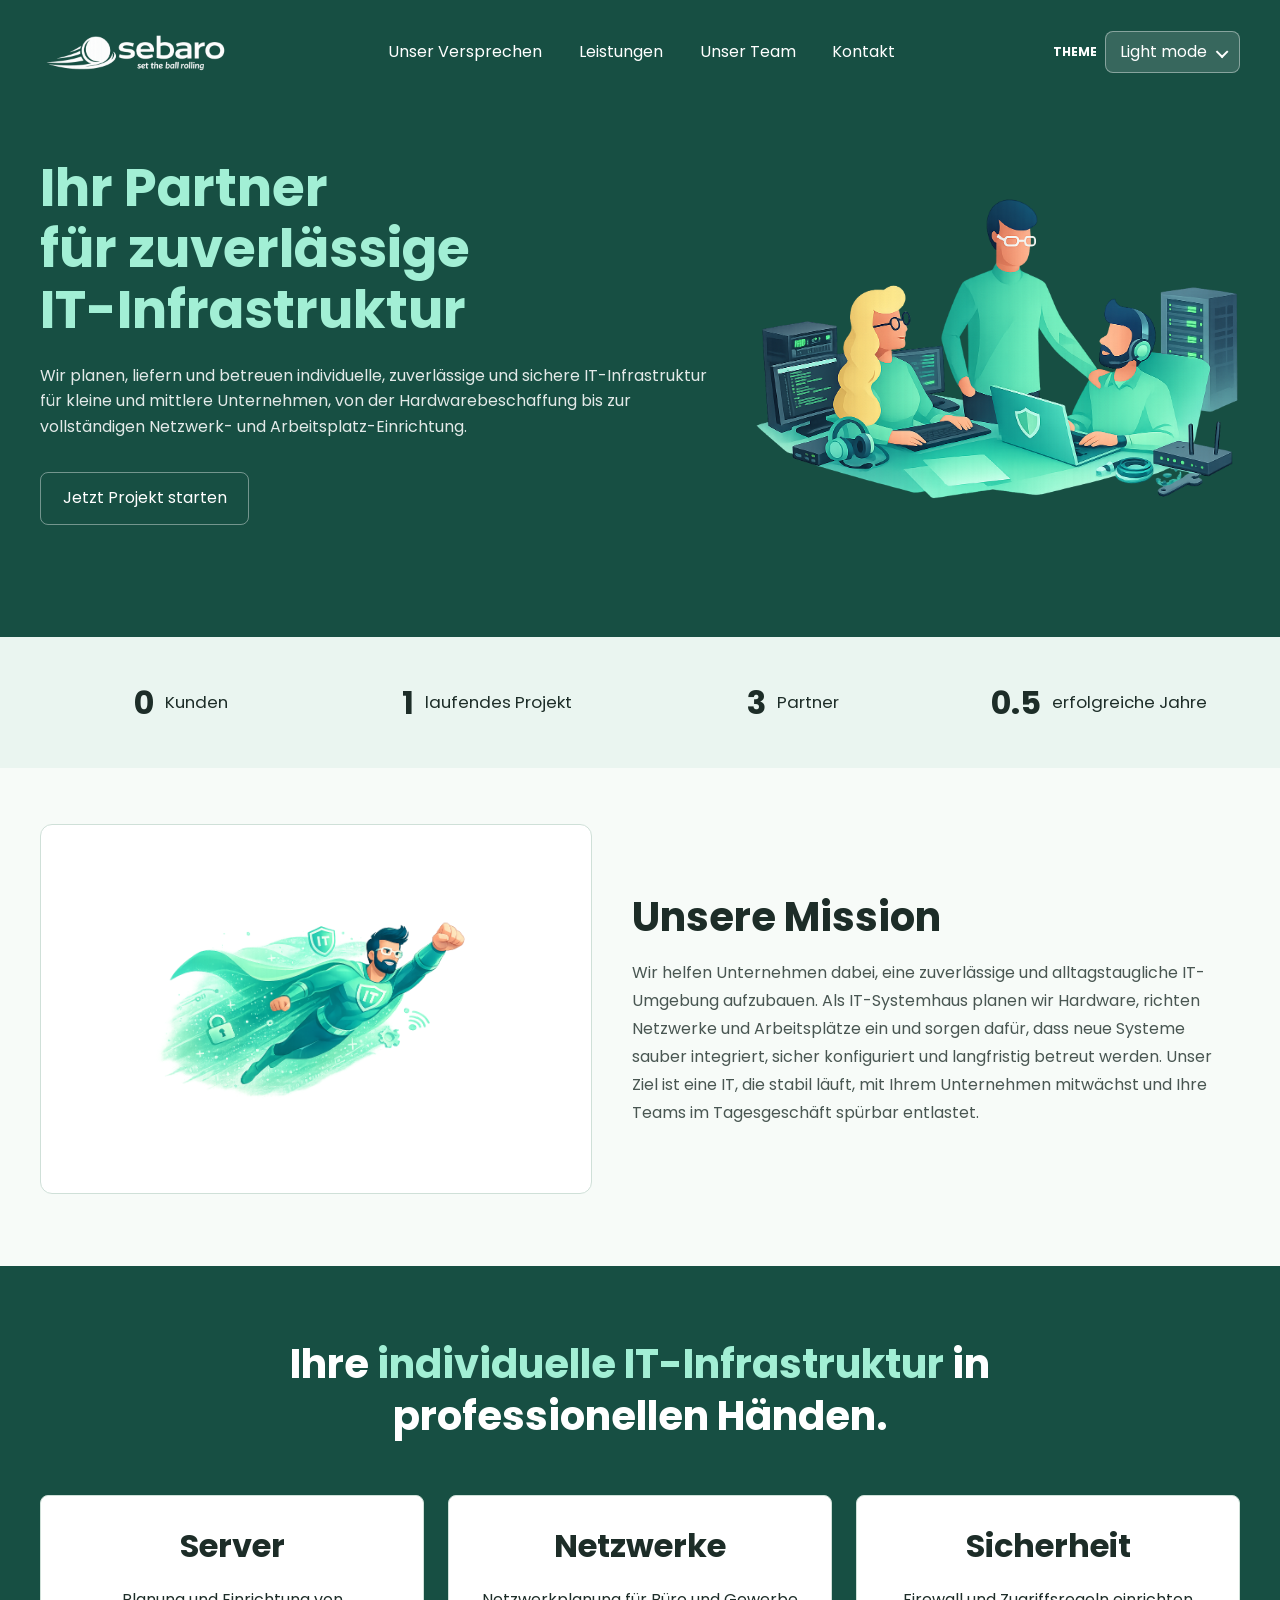
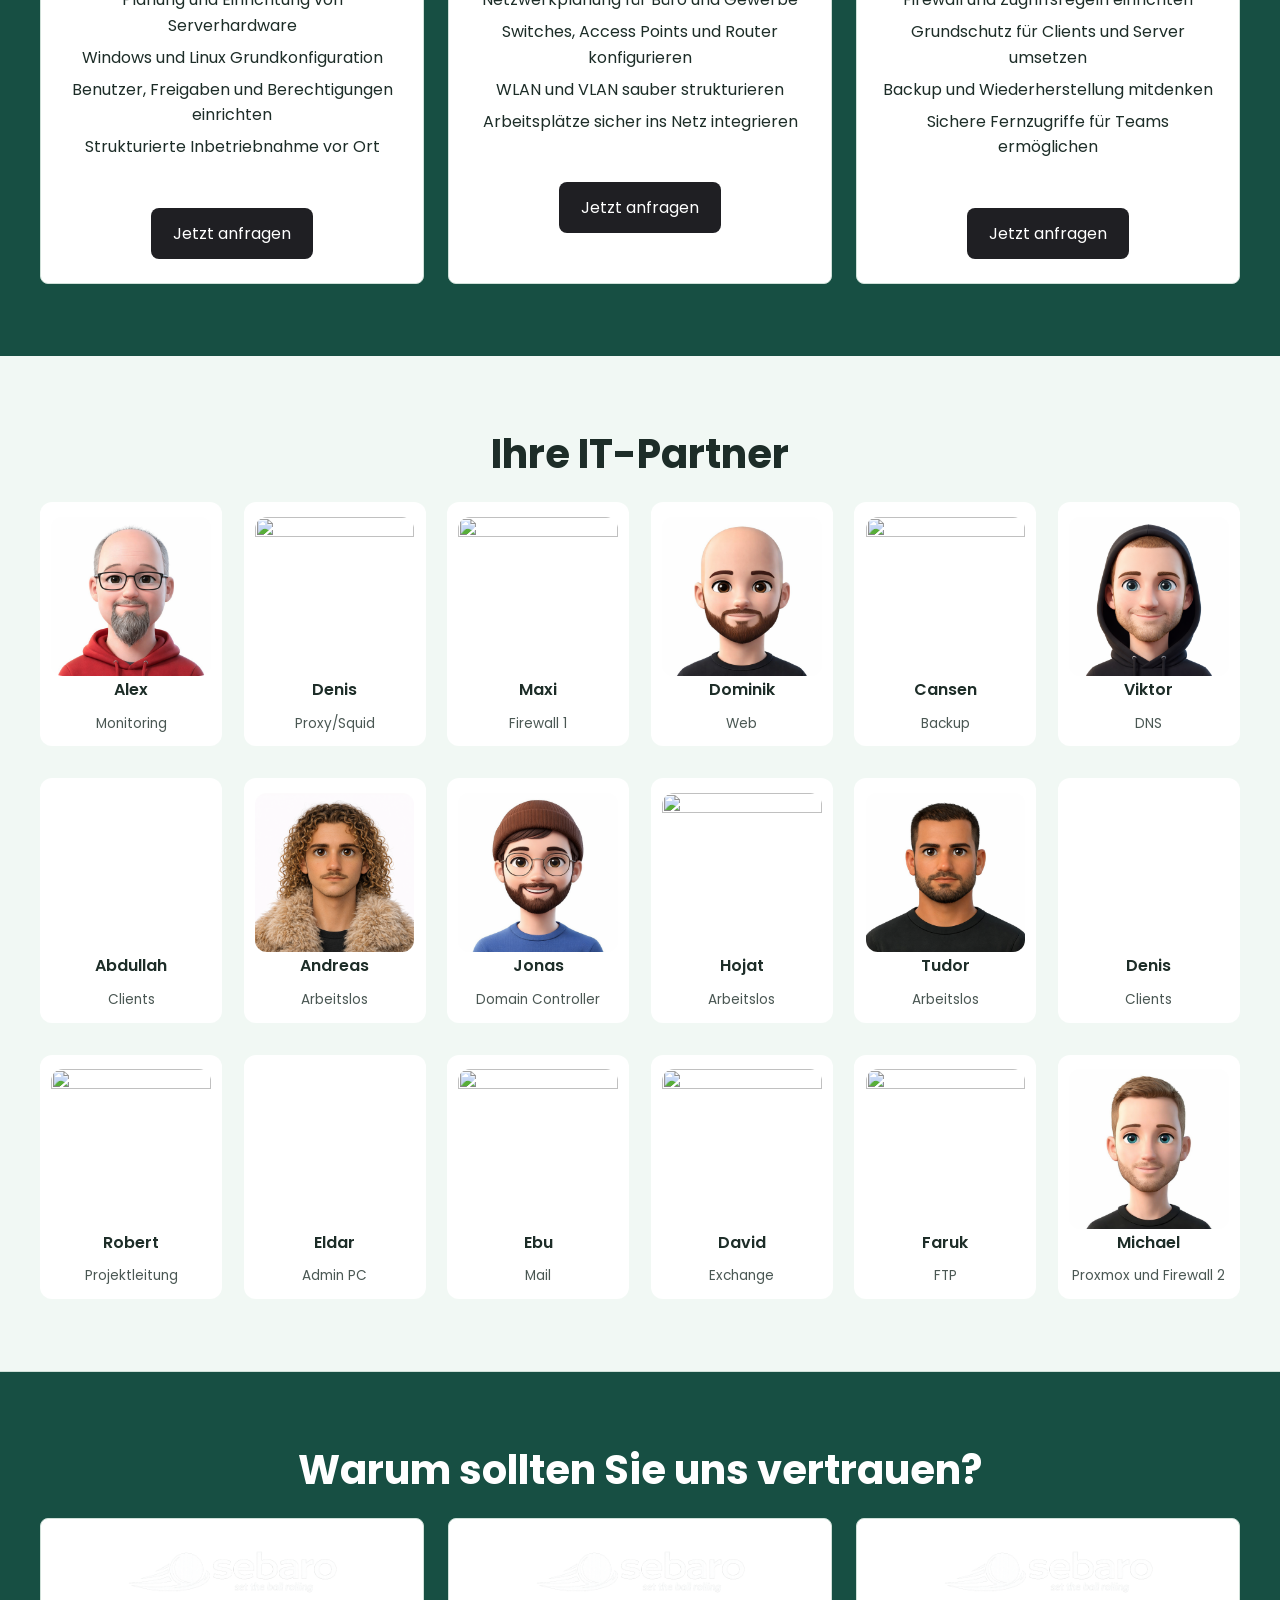
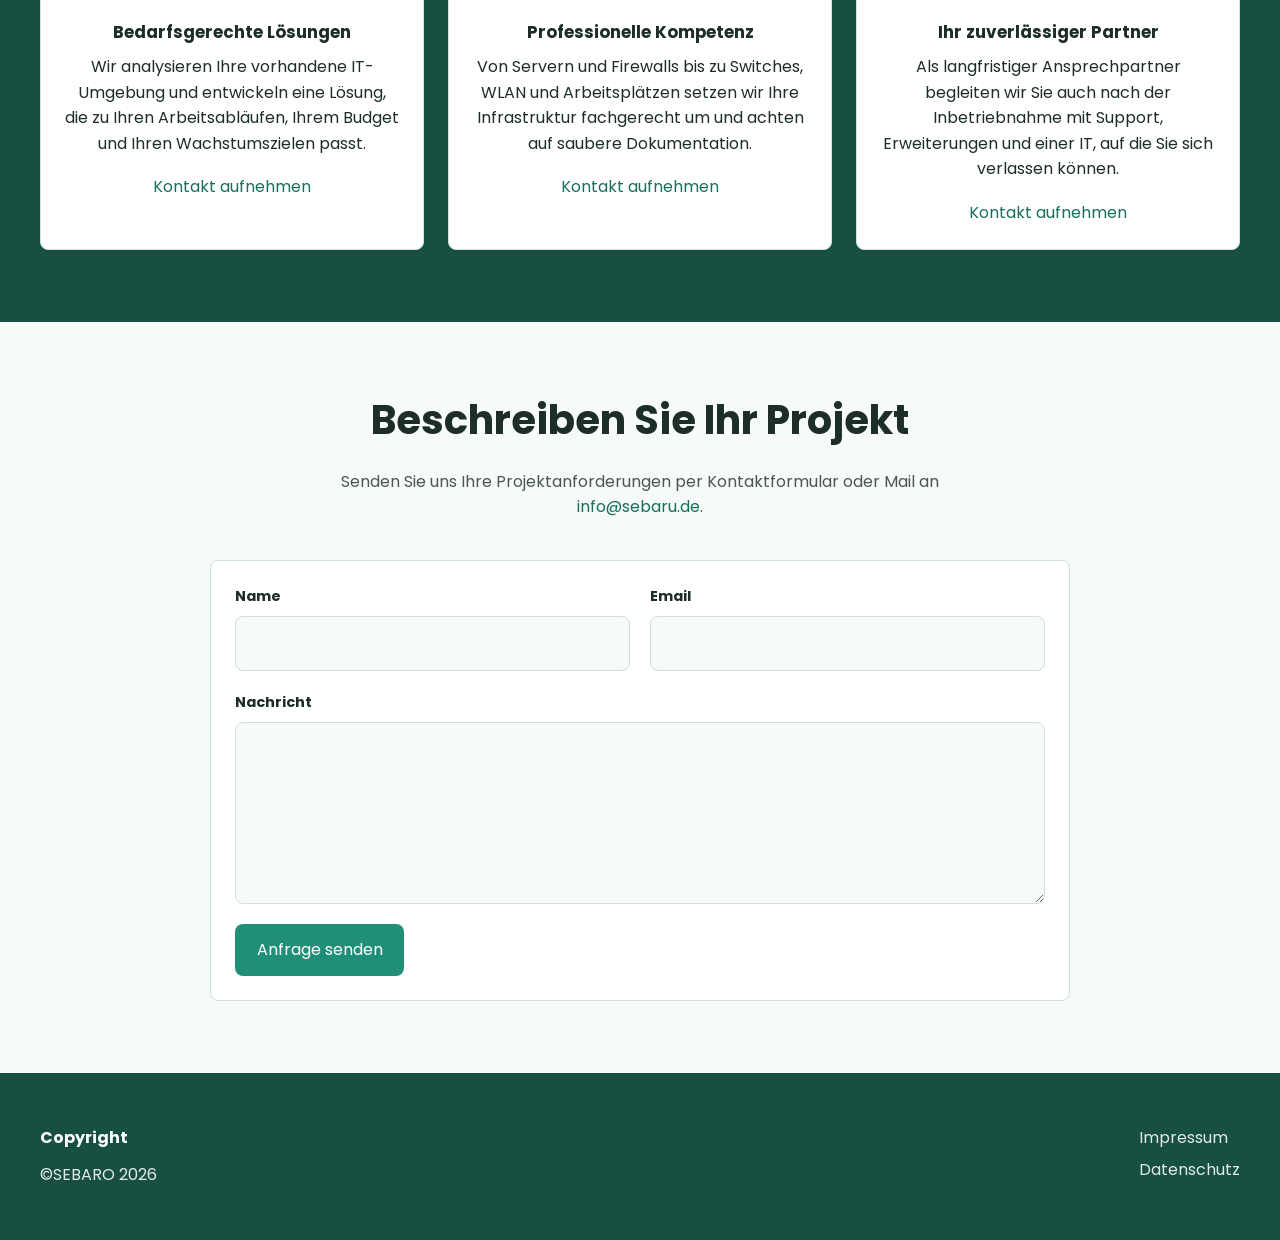
==== commit 2f515c05: "team name corrected" ====
--- a/index.html
+++ b/index.html
@@ -230,8 +230,8 @@
                 </article>
                 <article class="team-card">
                     <img class="team-photo" src="./images/avatare/avatar-daniel.png"> <!-- Daniel -->
-                    <span class="name">Daniel</span>
-                    <span class="title">Developer</span>
+                    <span class="name">David</span>
+                    <span class="title">Exchange</span>
                 </article>
                 <article class="team-card">
                     <img class="team-photo" src="./images/avatare/avatar-faruk.png"> <!-- Faruk -->
